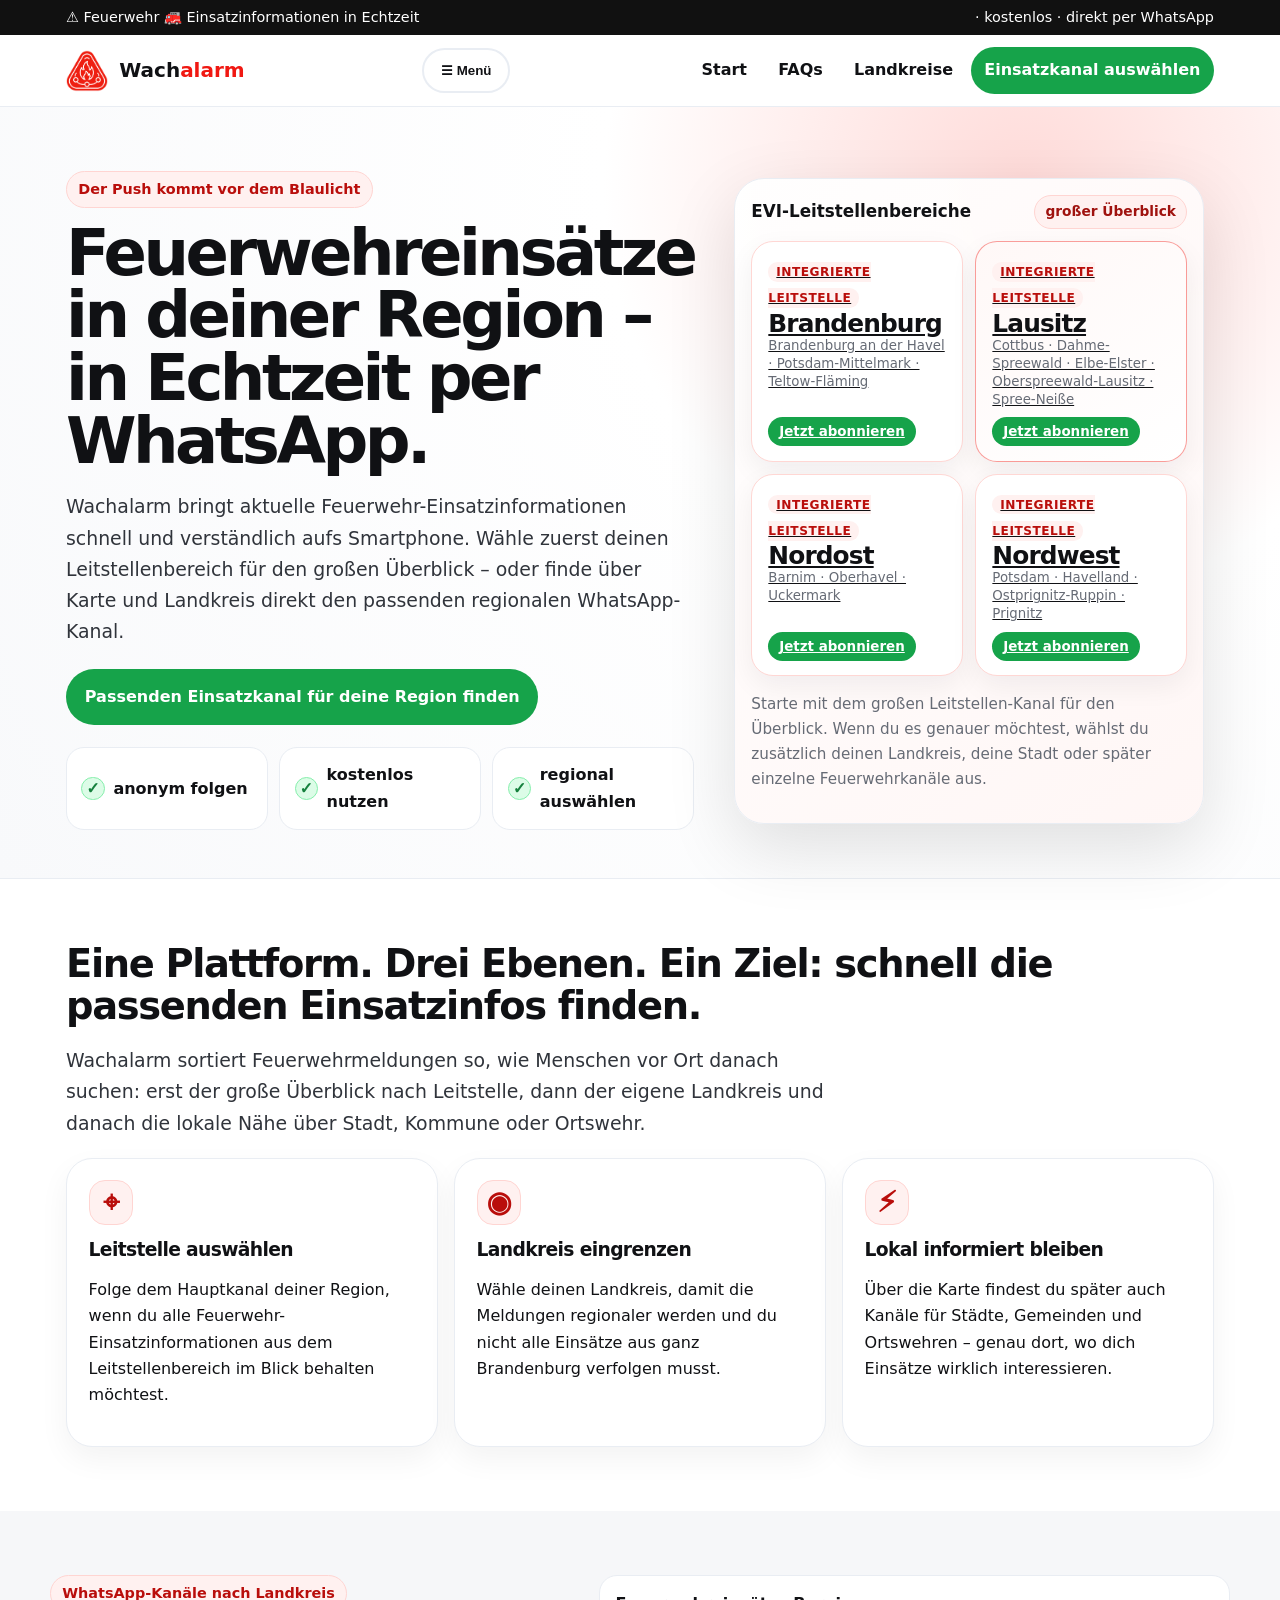
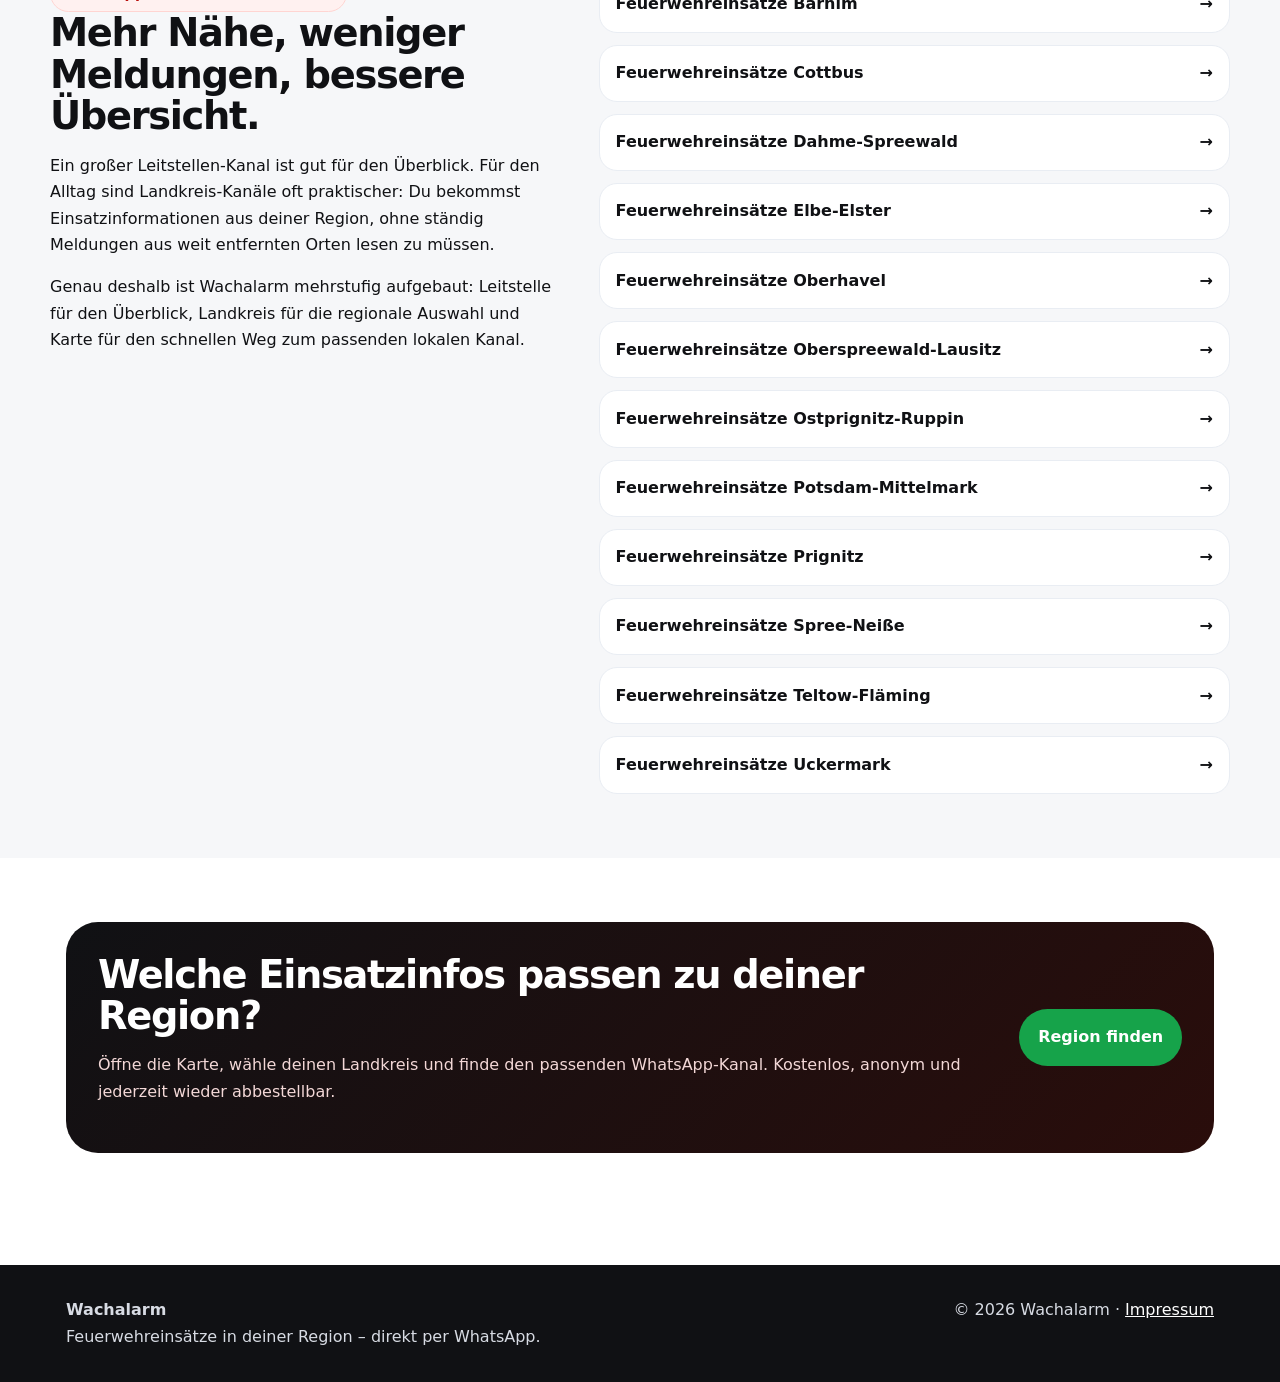
==== index.html @ 96fcd3d7 "Update index.html" ====
<!DOCTYPE html>
<html lang="de">
<head>
  <meta charset="UTF-8">
  <meta name="viewport" content="width=device-width, initial-scale=1.0">
  <title>Wachalarm Brandenburg – Feuerwehreinsätze aktuell per WhatsApp</title>
  <meta name="description" content="Wachalarm zeigt Feuerwehr-Einsatzinformationen aus Brandenburg. Region auswählen, WhatsApp-Kanal abonnieren und aktuelle Feuerwehreinsätze anonym erhalten.">
  <meta name="robots" content="index,follow">
  <link rel="canonical" href="https://wachalarm.de/">
  <meta property="og:title" content="Wachalarm Brandenburg – Feuerwehreinsätze aktuell per WhatsApp">
  <meta property="og:description" content="Regionale Feuerwehr-Einsatzinformationen direkt per WhatsApp: anonym, kostenlos und nach Landkreis filterbar.">
  <meta property="og:type" content="website">
  <meta property="og:url" content="https://wachalarm.de/">
  <meta property="og:image" content="https://wachalarm.de/images/waw.png">
  <meta name="twitter:card" content="summary_large_image">
  <link rel="icon" href="/images/waw.png">
  <link rel="stylesheet" href="/assets/css/style.css">
  <script defer src="/assets/js/includes.js"></script>
</head>
<body>
  <div id="menu-placeholder"></div>

  <main>
    <section class="hero">
      <div class="wrap">
        <div>
          <span class="eyebrow">Der Push kommt vor dem Blaulicht</span>
          <h1>Feuerwehreinsätze in deiner Region – in Echtzeit per WhatsApp.</h1>
          <p class="lead">
            Wachalarm bringt aktuelle Feuerwehr-Einsatzinformationen schnell und verständlich aufs Smartphone.
            Wähle zuerst deinen Leitstellenbereich für den großen Überblick – oder finde über Karte und Landkreis
            direkt den passenden regionalen WhatsApp-Kanal.
          </p>
          <div class="actions">
            <a class="btn primary" href="/karte.html">Passenden Einsatzkanal für deine Region finden</a>
          </div>
          <div class="trust">
            <div><span class="trust-icon">✓</span> anonym folgen</div>
            <div><span class="trust-icon">✓</span> kostenlos nutzen</div>
            <div><span class="trust-icon">✓</span> regional auswählen</div>
          </div>
        </div>

        <div class="map-card control-centers-card">
          <div class="map-head">
            <strong>EVI-Leitstellenbereiche</strong>
            <span class="pill">großer Überblick</span>
          </div>

          <div class="control-grid">
            <article class="control-tile">
              <a class="tile-main" href="/leitstellen/brandenburg-potsdam.html">
                <span class="control-label">Integrierte Leitstelle</span>
                <b>Brandenburg</b>
                <small>Brandenburg an der Havel · Potsdam-Mittelmark · Teltow-Fläming</small>
              </a>
              <div class="tile-actions">
                <a class="tile-cta" href="https://whatsapp.com/channel/0029VbCzebT3GJOot5t3Bb0I" target="_blank" rel="noopener">Jetzt abonnieren</a>
              </div>
            </article>

            <article class="control-tile featured">
              <a class="tile-main" href="/leitstellen/lausitz.html">
                <span class="control-label">Integrierte Leitstelle</span>
                <b>Lausitz</b>
                <small>Cottbus · Dahme-Spreewald · Elbe-Elster · Oberspreewald-Lausitz · Spree-Neiße</small>
              </a>
              <div class="tile-actions">
                <a class="tile-cta" href="https://whatsapp.com/channel/0029Vabqtxa1noz5MgOe7L0D" target="_blank" rel="noopener">Jetzt abonnieren</a>
              </div>
            </article>

            <article class="control-tile">
              <a class="tile-main" href="/leitstellen/nordost.html">
                <span class="control-label">Integrierte Leitstelle</span>
                <b>Nordost</b>
                <small>Barnim · Oberhavel · Uckermark</small>
              </a>
              <div class="tile-actions">
                <a class="tile-cta" href="https://whatsapp.com/channel/0029VbCzebT3GJOot5t3Bb0I" target="_blank" rel="noopener">Jetzt abonnieren</a>
              </div>
            </article>

            <article class="control-tile">
              <a class="tile-main" href="/leitstellen/nordwest.html">
                <span class="control-label">Integrierte Leitstelle</span>
                <b>Nordwest</b>
                <small>Potsdam · Havelland · Ostprignitz-Ruppin · Prignitz</small>
              </a>
              <div class="tile-actions">
                <a class="tile-cta" href="https://whatsapp.com/channel/0029VbCyfZN35fLvfxdCKJ3G" target="_blank" rel="noopener">Jetzt abonnieren</a>
              </div>
            </article>
          </div>

          <p class="small">
            Starte mit dem großen Leitstellen-Kanal für den Überblick. Wenn du es genauer möchtest,
            wählst du zusätzlich deinen Landkreis, deine Stadt oder später einzelne Feuerwehrkanäle aus.
          </p>
        </div>
      </div>
    </section>

    <section class="section">
      <h2>Eine Plattform. Drei Ebenen. Ein Ziel: schnell die passenden Einsatzinfos finden.</h2>
      <p class="lead">
        Wachalarm sortiert Feuerwehrmeldungen so, wie Menschen vor Ort danach suchen:
        erst der große Überblick nach Leitstelle, dann der eigene Landkreis und danach die lokale Nähe
        über Stadt, Kommune oder Ortswehr.
      </p>

      <div class="cards">
        <div class="card">
          <div class="icon">⌖</div>
          <h3>Leitstelle auswählen</h3>
          <p>Folge dem Hauptkanal deiner Region, wenn du alle Feuerwehr-Einsatzinformationen aus dem Leitstellenbereich im Blick behalten möchtest.</p>
        </div>
        <div class="card">
          <div class="icon">◉</div>
          <h3>Landkreis eingrenzen</h3>
          <p>Wähle deinen Landkreis, damit die Meldungen regionaler werden und du nicht alle Einsätze aus ganz Brandenburg verfolgen musst.</p>
        </div>
        <div class="card">
          <div class="icon">⚡</div>
          <h3>Lokal informiert bleiben</h3>
          <p>Über die Karte findest du später auch Kanäle für Städte, Gemeinden und Ortswehren – genau dort, wo dich Einsätze wirklich interessieren.</p>
        </div>
      </div>
    </section>

    <section class="section alt">
      <div class="inner split">
        <div>
          <span class="eyebrow">WhatsApp-Kanäle nach Landkreis</span>
          <h2>Mehr Nähe, weniger Meldungen, bessere Übersicht.</h2>
          <p>
            Ein großer Leitstellen-Kanal ist gut für den Überblick. Für den Alltag sind Landkreis-Kanäle oft praktischer:
            Du bekommst Einsatzinformationen aus deiner Region, ohne ständig Meldungen aus weit entfernten Orten lesen zu müssen.
          </p>
          <p>
            Genau deshalb ist Wachalarm mehrstufig aufgebaut: Leitstelle für den Überblick, Landkreis für die regionale Auswahl
            und Karte für den schnellen Weg zum passenden lokalen Kanal.
          </p>
        </div>

        <div class="list">
          <a href="/landkreise/barnim.html"><span>Feuerwehreinsätze Barnim</span><span>→</span></a>
          <a href="/landkreise/cottbus.html"><span>Feuerwehreinsätze Cottbus</span><span>→</span></a>
          <a href="/landkreise/dahme-spreewald.html"><span>Feuerwehreinsätze Dahme-Spreewald</span><span>→</span></a>
          <a href="/landkreise/elbe-elster.html"><span>Feuerwehreinsätze Elbe-Elster</span><span>→</span></a>
          <a href="/landkreise/oberhavel.html"><span>Feuerwehreinsätze Oberhavel</span><span>→</span></a>
          <a href="/landkreise/oberspreewald-lausitz.html"><span>Feuerwehreinsätze Oberspreewald-Lausitz</span><span>→</span></a>
          <a href="/landkreise/ostprignitz-ruppin.html"><span>Feuerwehreinsätze Ostprignitz-Ruppin</span><span>→</span></a>
          <a href="/landkreise/potsdam-mittelmark.html"><span>Feuerwehreinsätze Potsdam-Mittelmark</span><span>→</span></a>
          <a href="/landkreise/prignitz.html"><span>Feuerwehreinsätze Prignitz</span><span>→</span></a>
          <a href="/landkreise/spree-neisse.html"><span>Feuerwehreinsätze Spree-Neiße</span><span>→</span></a>
          <a href="/landkreise/teltow-flaeming.html"><span>Feuerwehreinsätze Teltow-Fläming</span><span>→</span></a>
          <a href="/landkreise/uckermark.html"><span>Feuerwehreinsätze Uckermark</span><span>→</span></a>
        </div>
      </div>
    </section>

    <section class="section">
      <div class="cta">
        <div>
          <h2>Welche Einsatzinfos passen zu deiner Region?</h2>
          <p>Öffne die Karte, wähle deinen Landkreis und finde den passenden WhatsApp-Kanal. Kostenlos, anonym und jederzeit wieder abbestellbar.</p>
        </div>
        <a class="btn primary" href="/karte.html">Region finden</a>
      </div>
    </section>
  </main>

  <div id="footer-placeholder"></div>
</body>
</html>
---- assets/css/style.css ----
:root {
  --red: #f01812;
  --red-dark: #b90e0b;
  --dark: #101114;
  --muted: #666b75;
  --line: #e9edf3;
  --soft: #f6f7f9;
  --card: #ffffff;
  --whatsapp: #16a34a;
  --blue: #1d70b8;
  --orange: #f2994a;
  --max: 1180px;
  --map-max: 1560px;
}

* { box-sizing: border-box; }

html { scroll-behavior: smooth; }

body {
  margin: 0;
  font-family: Inter, system-ui, -apple-system, BlinkMacSystemFont, "Segoe UI", Roboto, Arial, sans-serif;
  background: #ffffff;
  color: var(--dark);
  line-height: 1.65;
}

a { color: inherit; }
img { max-width: 100%; }

.topbar {
  background: #111111;
  color: #ffffff;
  font-size: 0.9rem;
}

.topbar .wrap,
.nav,
.hero .wrap,
.section,
.page-hero,
.footer .wrap {
  max-width: var(--max);
  margin: 0 auto;
}

.topbar .wrap {
  padding: 0.35rem 1rem;
  display: flex;
  justify-content: space-between;
  gap: 1rem;
}

.header {
  position: sticky;
  top: 0;
  z-index: 500;
  background: rgba(255, 255, 255, 0.96);
  border-bottom: 1px solid var(--line);
  backdrop-filter: blur(16px);
}

.nav {
  padding: 0.75rem 1rem;
  display: flex;
  align-items: center;
  justify-content: space-between;
  gap: 1rem;
}

.brand {
  display: flex;
  align-items: center;
  gap: 0.7rem;
  text-decoration: none;
  font-size: 1.25rem;
  font-weight: 900;
}

.brand img {
  width: 42px;
  height: 42px;
  object-fit: contain;
}

.brand span b { color: var(--red); }

.menu {
  display: flex;
  align-items: center;
  gap: 0.25rem;
}

.menu a,
.dropbtn {
  padding: 0.65rem 0.85rem;
  border: 0;
  border-radius: 999px;
  background: transparent;
  color: var(--dark);
  cursor: pointer;
  font: inherit;
  font-weight: 750;
  text-decoration: none;
}

.menu a:hover,
.drop:hover .dropbtn {
  background: #fff1f0;
  color: var(--red);
}

.drop { position: relative; }

.drop-content {
  display: none;
  position: absolute;
  right: 0;
  top: 100%;
  min-width: 270px;
  padding: 0.5rem;
  background: #ffffff;
  border: 1px solid var(--line);
  border-radius: 18px;
  box-shadow: 0 18px 40px rgba(0, 0, 0, 0.12);
}

.drop:hover .drop-content {
  display: grid;
  grid-template-columns: 1fr;
}

.drop-content a {
  border-radius: 12px;
  padding: 0.55rem 0.75rem;
}

.mobile-toggle { display: none; }

.hero {
  background: radial-gradient(circle at 80% 10%, #ffdbd9 0, #ffffff 34%, #f8f9fb 100%);
  border-bottom: 1px solid var(--line);
}

.hero .wrap {
  padding: 4rem 1rem 3rem;
  display: grid;
  grid-template-columns: 1.02fr 0.98fr;
  gap: 2.5rem;
  align-items: center;
}

.eyebrow {
  display: inline-flex;
  align-items: center;
  gap: 0.45rem;
  padding: 0.35rem 0.7rem;
  background: #fff1f0;
  border: 1px solid #ffd5d2;
  border-radius: 999px;
  color: var(--red-dark);
  font-size: 0.9rem;
  font-weight: 850;
}

h1,
h2,
h3 { letter-spacing: -0.035em; }

h1 {
  margin: 0.85rem 0 1rem;
  font-size: clamp(2.15rem, 5vw, 4.8rem);
  line-height: 0.98;
  letter-spacing: -0.055em;
}

h2 {
  margin: 0 0 0.75rem;
  font-size: clamp(1.7rem, 3vw, 2.55rem);
  line-height: 1.08;
}

h3 {
  margin: 0 0 0.4rem;
  line-height: 1.15;
}

.lead {
  max-width: 760px;
  color: #30343b;
  font-size: 1.18rem;
}

.actions,
.pillrow {
  display: flex;
  flex-wrap: wrap;
  gap: 0.75rem;
}

.actions { margin: 1.35rem 0; }

.btn {
  display: inline-flex;
  align-items: center;
  justify-content: center;
  gap: 0.5rem;
  padding: 0.82rem 1.05rem;
  border: 2px solid transparent;
  border-radius: 999px;
  font-weight: 900;
  text-decoration: none;
}

.btn.primary {
  background: var(--whatsapp);
  color: #ffffff;
}

.btn.secondary {
  background: #ffffff;
  border-color: var(--line);
  color: var(--dark);
}

.btn.red {
  background: var(--red);
  color: #ffffff;
}

.trust {
  display: grid;
  grid-template-columns: repeat(3, 1fr);
  gap: 0.7rem;
  margin-top: 1.3rem;
}

.trust div {
  padding: 0.9rem;
  background: #ffffff;
  border: 1px solid var(--line);
  border-radius: 18px;
  font-weight: 750;
}

.map-card {
  padding: 1rem;
  background: #ffffff;
  border: 1px solid var(--line);
  border-radius: 30px;
  box-shadow: 0 24px 70px rgba(0, 0, 0, 0.12);
}

.map-head {
  display: flex;
  align-items: center;
  justify-content: space-between;
  gap: 0.8rem;
  margin-bottom: 0.75rem;
}

.map-head strong { font-size: 1.05rem; }

.map-grid {
  display: grid;
  grid-template-columns: repeat(3, 1fr);
  gap: 0.55rem;
}

.county-tile {
  min-height: 84px;
  padding: 0.75rem;
  display: flex;
  flex-direction: column;
  justify-content: space-between;
  background: linear-gradient(135deg, #ffffff, #fff4f3);
  border: 1px solid #ffd2cf;
  border-radius: 18px;
  text-decoration: none;
  transition: transform 0.18s ease, box-shadow 0.18s ease, border-color 0.18s ease;
}

.county-tile:hover {
  transform: translateY(-3px);
  border-color: var(--red);
  box-shadow: 0 12px 26px rgba(240, 24, 18, 0.18);
}

.county-tile b { font-size: 1.02rem; }
.county-tile span { color: var(--muted); font-size: 0.85rem; }

.section {
  padding: 4rem 1rem;
}

.section.alt {
  max-width: none;
  background: var(--soft);
}

.section.alt > .inner {
  max-width: var(--max);
  margin: 0 auto;
}

.cards {
  display: grid;
  grid-template-columns: repeat(3, 1fr);
  gap: 1rem;
}

.card {
  padding: 1.35rem;
  background: #ffffff;
  border: 1px solid var(--line);
  border-radius: 26px;
  box-shadow: 0 12px 30px rgba(0, 0, 0, 0.05);
}

.card .icon { font-size: 1.8rem; }

.split {
  display: grid;
  grid-template-columns: 0.9fr 1.1fr;
  gap: 2rem;
  align-items: start;
}

.list {
  display: grid;
  gap: 0.75rem;
}

.list a {
  display: flex;
  justify-content: space-between;
  gap: 1rem;
  padding: 0.9rem 1rem;
  background: #ffffff;
  border: 1px solid var(--line);
  border-radius: 18px;
  font-weight: 800;
  text-decoration: none;
}

.list a:hover {
  border-color: var(--red);
  color: var(--red);
}

.cta {
  display: grid;
  grid-template-columns: 1fr auto;
  gap: 1rem;
  align-items: center;
  padding: 2rem;
  background: linear-gradient(135deg, var(--dark), #2a0d0b);
  border-radius: 32px;
  color: #ffffff;
}

.cta p { color: #f3d8d7; }

.page-hero {
  padding: 3rem 1rem 2rem;
}

.content {
  max-width: 900px;
  margin: auto;
  padding: 0 1rem 4rem;
}

.content .box,
.faq details {
  background: #ffffff;
  border: 1px solid var(--line);
  border-radius: 24px;
}

.content .box {
  padding: 1.3rem;
  margin: 1rem 0;
}

.faq details {
  padding: 1rem;
  margin: 0.75rem 0;
}

.faq summary {
  cursor: pointer;
  font-weight: 900;
}

.breadcrumbs,
.small {
  color: var(--muted);
  font-size: 0.95rem;
}

.breadcrumbs { margin-bottom: 1rem; }

.pill {
  padding: 0.3rem 0.65rem;
  background: #fff1f0;
  border: 1px solid #ffd5d2;
  border-radius: 999px;
  color: #9f120e;
  font-size: 0.86rem;
  font-weight: 800;
}

.footer {
  margin-top: 3rem;
  background: #101114;
  color: #d7dbe3;
}

.footer .wrap {
  padding: 2rem 1rem;
  display: flex;
  justify-content: space-between;
  gap: 1rem;
  flex-wrap: wrap;
}

.footer a { color: #ffffff; }

/* Karten-Seite */
.map-page {
  background: radial-gradient(circle at 80% 3%, #ffdbd9 0, #ffffff 30%, #f8f9fb 100%);
}

.map-shell {
  max-width: var(--map-max);
  margin: 0 auto;
  padding: 0 1rem 4rem;
}

.finder-layout {
  display: grid;
  grid-template-columns: 390px 1fr;
  gap: 1.2rem;
  align-items: stretch;
}

.finder-panel,
.map-box {
  background: #ffffff;
  border: 1px solid var(--line);
  border-radius: 28px;
  box-shadow: 0 24px 70px rgba(0, 0, 0, 0.10);
}

.finder-panel {
  padding: 1rem;
  overflow: hidden;
}

.map-box {
  padding: 0.8rem;
}

.mode-badge,
.tagline,
.wait-button,
.wa-button {
  display: inline-flex;
  align-items: center;
  border-radius: 999px;
  font-weight: 800;
}

.mode-badge {
  padding: 0.4rem 0.7rem;
  margin-bottom: 0.75rem;
  background: #fff1f0;
  border: 1px solid #ffd5d2;
  color: var(--red-dark);
  font-size: 0.86rem;
}

.mode-badge.detail {
  background: var(--red);
  border-color: var(--red);
  color: #ffffff;
}

.back-btn {
  display: none;
  width: 100%;
  margin-bottom: 0.8rem;
  padding: 0.72rem 0.9rem;
  border: 0;
  border-radius: 999px;
  background: var(--red);
  color: #ffffff;
  cursor: pointer;
  font-weight: 900;
}

.back-btn.visible { display: block; }

.search-box {
  width: 100%;
  margin-bottom: 0.8rem;
  padding: 0.78rem 0.9rem;
  border: 1px solid var(--line);
  border-radius: 14px;
  font: inherit;
}

.filter-buttons {
  display: flex;
  flex-wrap: wrap;
  gap: 0.45rem;
  margin-bottom: 0.8rem;
}

.filter-buttons button {
  padding: 0.55rem 0.75rem;
  border: 0;
  border-radius: 999px;
  background: #f1f2f4;
  color: #222222;
  cursor: pointer;
  font-weight: 800;
}

.filter-buttons button.active {
  background: var(--red);
  color: #ffffff;
}

.type-filters { display: none; }
.type-filters.visible { display: flex; }

.channel-list {
  display: grid;
  gap: 0.65rem;
  max-height: 610px;
  padding-right: 0.2rem;
  overflow: auto;
}

.channel-card {
  padding: 0.85rem;
  background: #fafafa;
  border: 1px solid #eeeeee;
  border-radius: 16px;
  cursor: pointer;
  transition: transform 0.15s ease, box-shadow 0.15s ease;
}

.channel-card:hover {
  transform: translateY(-1px);
  box-shadow: 0 4px 14px rgba(0, 0, 0, 0.10);
}

.channel-card.region,
.channel-card.main { border-left: 6px solid var(--red); }
.channel-card.kommune { border-left: 6px solid var(--orange); }
.channel-card.ortswehr-evi { border-left: 6px solid var(--blue); }
.channel-card.planned,
.channel-card.ortswehr-ohne-evi { border-left: 6px solid #888888; opacity: 0.84; }

.channel-card strong {
  display: block;
  margin-bottom: 0.25rem;
  line-height: 1.25;
}

.channel-card small {
  display: block;
  margin-bottom: 0.5rem;
  color: #666666;
  line-height: 1.35;
}

.tagline {
  margin-right: 0.25rem;
  margin-bottom: 0.45rem;
  padding: 0.25rem 0.5rem;
  background: #eeeeee;
  color: #333333;
  font-size: 0.78rem;
}

.wa-button,
.wait-button {
  padding: 0.52rem 0.78rem;
  color: #ffffff !important;
  font-size: 0.92rem;
  text-decoration: none;
}

.wa-button { background: #25d366; }
.wait-button { background: #888888; }

#waMap {
  width: 100%;
  height: 78vh;
  min-height: 640px;
  border-radius: 22px;
  overflow: hidden;
  background: #e9eef3;
}

.leaflet-overlay-pane svg path { mix-blend-mode: multiply; }
.leaflet-popup-content { min-width: 240px; }

.popup-title {
  margin-bottom: 0.25rem;
  font-size: 1.05rem;
  font-weight: 900;
}

.popup-meta {
  margin-bottom: 0.55rem;
  line-height: 1.35;
}

.legend {
  margin-top: 0.8rem;
  color: #555555;
  font-size: 0.9rem;
  line-height: 1.55;
}

.legend-dot {
  display: inline-block;
  width: 13px;
  height: 13px;
  margin-right: 0.35rem;
  border-radius: 50%;
  vertical-align: -1px;
}

.dot-active { background: #2f80ed; }
.dot-planned { background: #999999; }
.dot-main { background: var(--red); }
.dot-kommune { background: var(--orange); }
.dot-ortswehr-evi { background: var(--blue); }
.dot-ortswehr-ohne-evi { background: #888888; }

.county-label {
  color: #111111;
  font-size: 14px;
  font-weight: 900;
  text-align: center;
  text-shadow: 0 1px 4px #ffffff, 0 -1px 4px #ffffff, 1px 0 4px #ffffff, -1px 0 4px #ffffff;
  pointer-events: none;
}

@media (min-width: 1400px) {
  .finder-layout { grid-template-columns: 430px 1fr; }
  #waMap { min-height: 760px; }
}

@media (max-width: 920px) {
  .hero .wrap,
  .split,
  .cta,
  .finder-layout {
    grid-template-columns: 1fr;
  }

  .cards,
  .trust { grid-template-columns: 1fr; }
  .map-grid { grid-template-columns: repeat(2, 1fr); }
  .finder-panel { order: 2; }
  .map-box { order: 1; }
  #waMap { height: 65vh; min-height: 430px; }
  .channel-list { max-height: none; }

  .mobile-toggle { display: block; }

  .menu {
    display: none;
    position: absolute;
    left: 1rem;
    right: 1rem;
    top: 70px;
    padding: 0.75rem;
    background: #ffffff;
    border: 1px solid var(--line);
    border-radius: 20px;
    box-shadow: 0 20px 40px rgba(0, 0, 0, 0.12);
  }

  .menu.open { display: grid; }
  .drop-content { position: static; display: none; border: 0; box-shadow: none; }
  .drop.open .drop-content { display: grid; }
  .topbar .wrap { display: block; }
  .nav { position: relative; }
}

@media (max-width: 520px) {
  h1 { font-size: 2.45rem; }
  .section { padding: 3rem 1rem; }
  .hero .wrap { padding-top: 2.4rem; }
  .map-grid { grid-template-columns: 1fr; }
  #waMap { height: 62vh; min-height: 390px; }
  .filter-buttons button { flex: 1 1 auto; }
}

/* Leitstellen-Kacheln auf der Startseite */
.control-centers-card {
  background:
    linear-gradient(145deg, rgba(255, 255, 255, 0.96), rgba(255, 246, 245, 0.96)),
    radial-gradient(circle at top right, rgba(240, 24, 18, 0.14), transparent 42%);
}

.control-grid {
  display: grid;
  grid-template-columns: repeat(2, 1fr);
  gap: 0.75rem;
}

.control-tile {
  min-height: 178px;
  padding: 1rem;
  display: flex;
  flex-direction: column;
  justify-content: space-between;
  gap: 0.6rem;
  background: #ffffff;
  border: 1px solid #ffd7d4;
  border-radius: 22px;
  color: var(--dark);
  text-decoration: none;
  box-shadow: 0 10px 28px rgba(21, 22, 26, 0.06);
  transition: transform 0.18s ease, box-shadow 0.18s ease, border-color 0.18s ease;
}

.control-tile:hover {
  transform: translateY(-3px);
  border-color: var(--red);
  box-shadow: 0 18px 36px rgba(240, 24, 18, 0.16);
}

.control-tile.featured {
  background: linear-gradient(145deg, #fff8f7, #ffffff);
  border-color: rgba(240, 24, 18, 0.42);
}

.control-label {
  width: fit-content;
  padding: 0.18rem 0.5rem;
  background: #fff1f0;
  border-radius: 999px;
  color: var(--red-dark);
  font-size: 0.76rem;
  font-weight: 900;
  text-transform: uppercase;
  letter-spacing: 0.04em;
}

.control-tile b {
  display: block;
  font-size: clamp(1.2rem, 2vw, 1.55rem);
  line-height: 1.05;
  letter-spacing: -0.035em;
}

.control-tile small {
  display: block;
  color: var(--muted);
  line-height: 1.35;
}

.tile-cta {
  width: fit-content;
  margin-top: 0.2rem;
  padding: 0.42rem 0.68rem;
  background: var(--whatsapp);
  border-radius: 999px;
  color: #ffffff;
  font-size: 0.84rem;
  font-weight: 900;
}

.trust div {
  display: flex;
  align-items: center;
  gap: 0.55rem;
}

.trust-icon {
  width: 1.45rem;
  height: 1.45rem;
  display: inline-flex;
  align-items: center;
  justify-content: center;
  flex: 0 0 auto;
  background: #dcfce7;
  border: 1px solid #86efac;
  border-radius: 999px;
  color: #15803d;
  font-weight: 1000;
}

.card .icon {
  width: 2.8rem;
  height: 2.8rem;
  margin-bottom: 0.9rem;
  display: inline-flex;
  align-items: center;
  justify-content: center;
  background: #fff1f0;
  border: 1px solid #ffd5d2;
  border-radius: 16px;
  color: var(--red-dark);
  font-weight: 1000;
}

@media (max-width: 760px) {
  .control-grid {
    grid-template-columns: 1fr;
  }

  .control-tile {
    min-height: auto;
  }
}
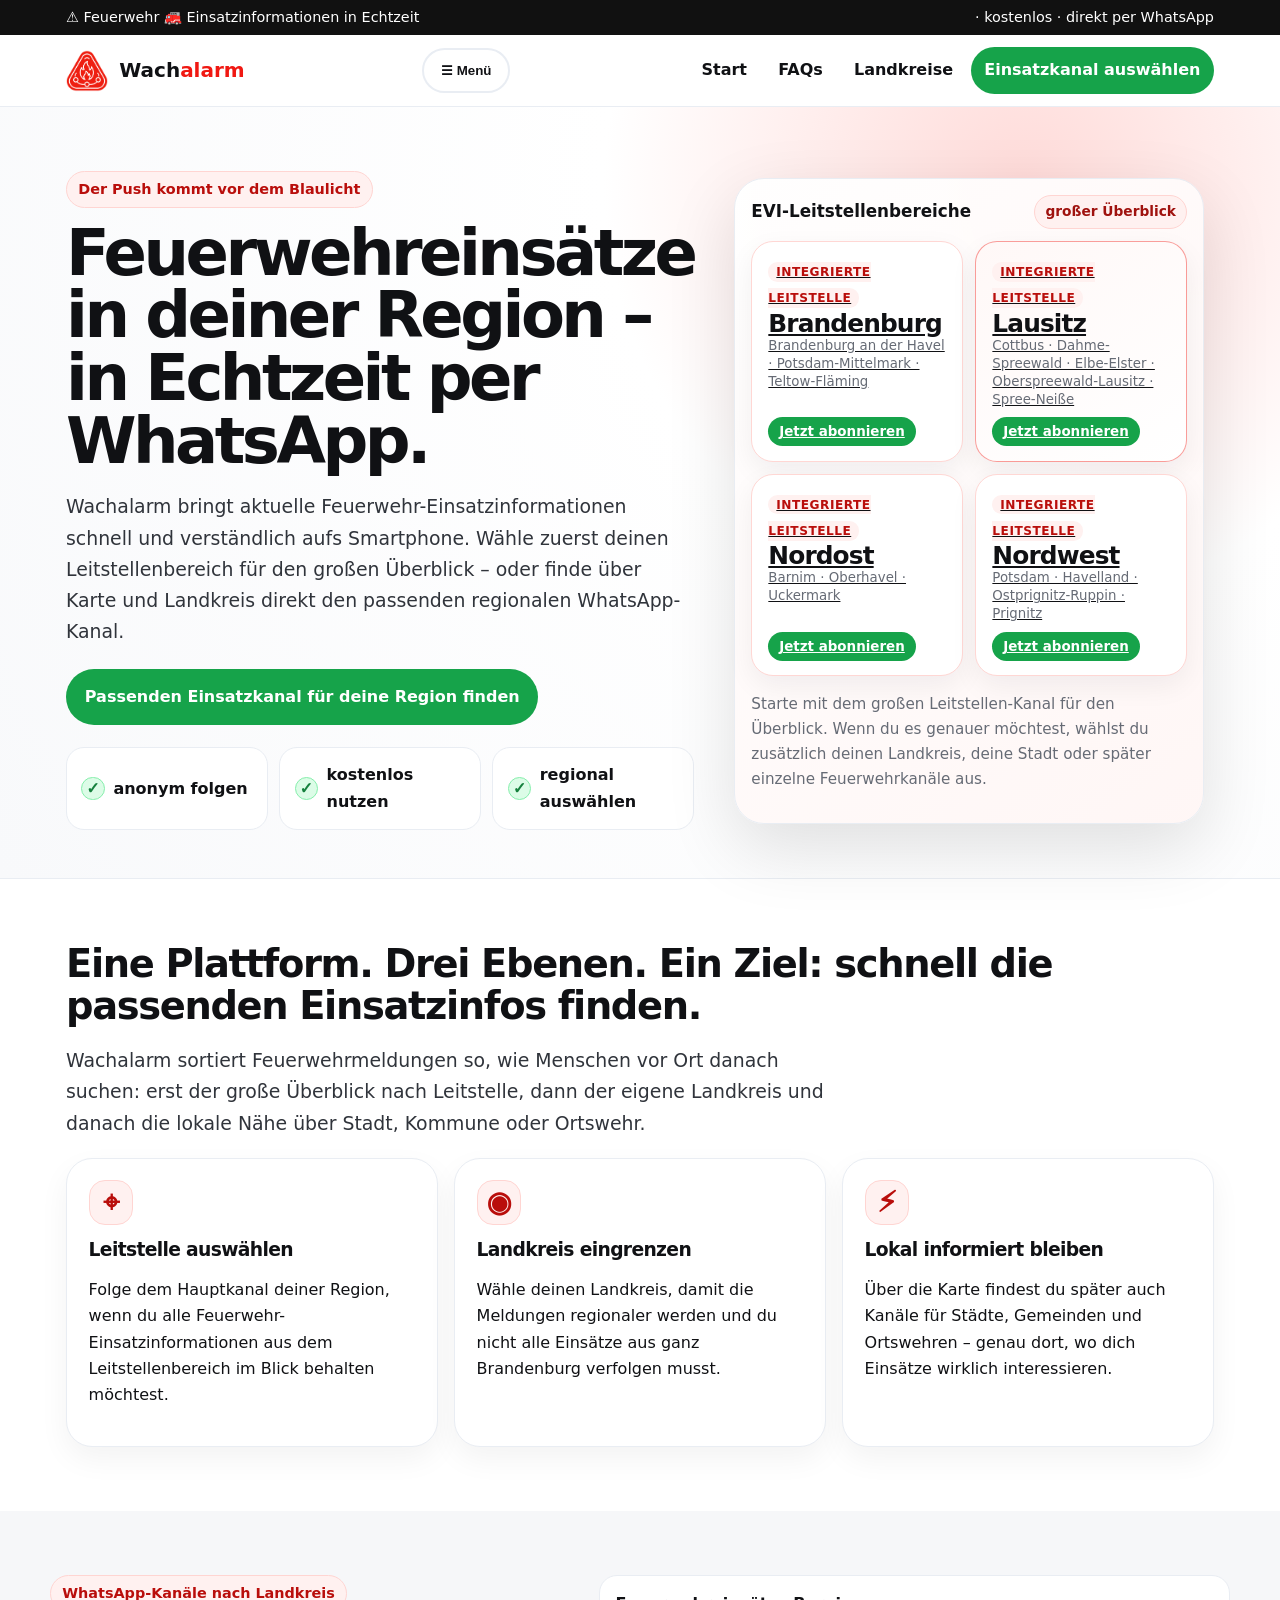
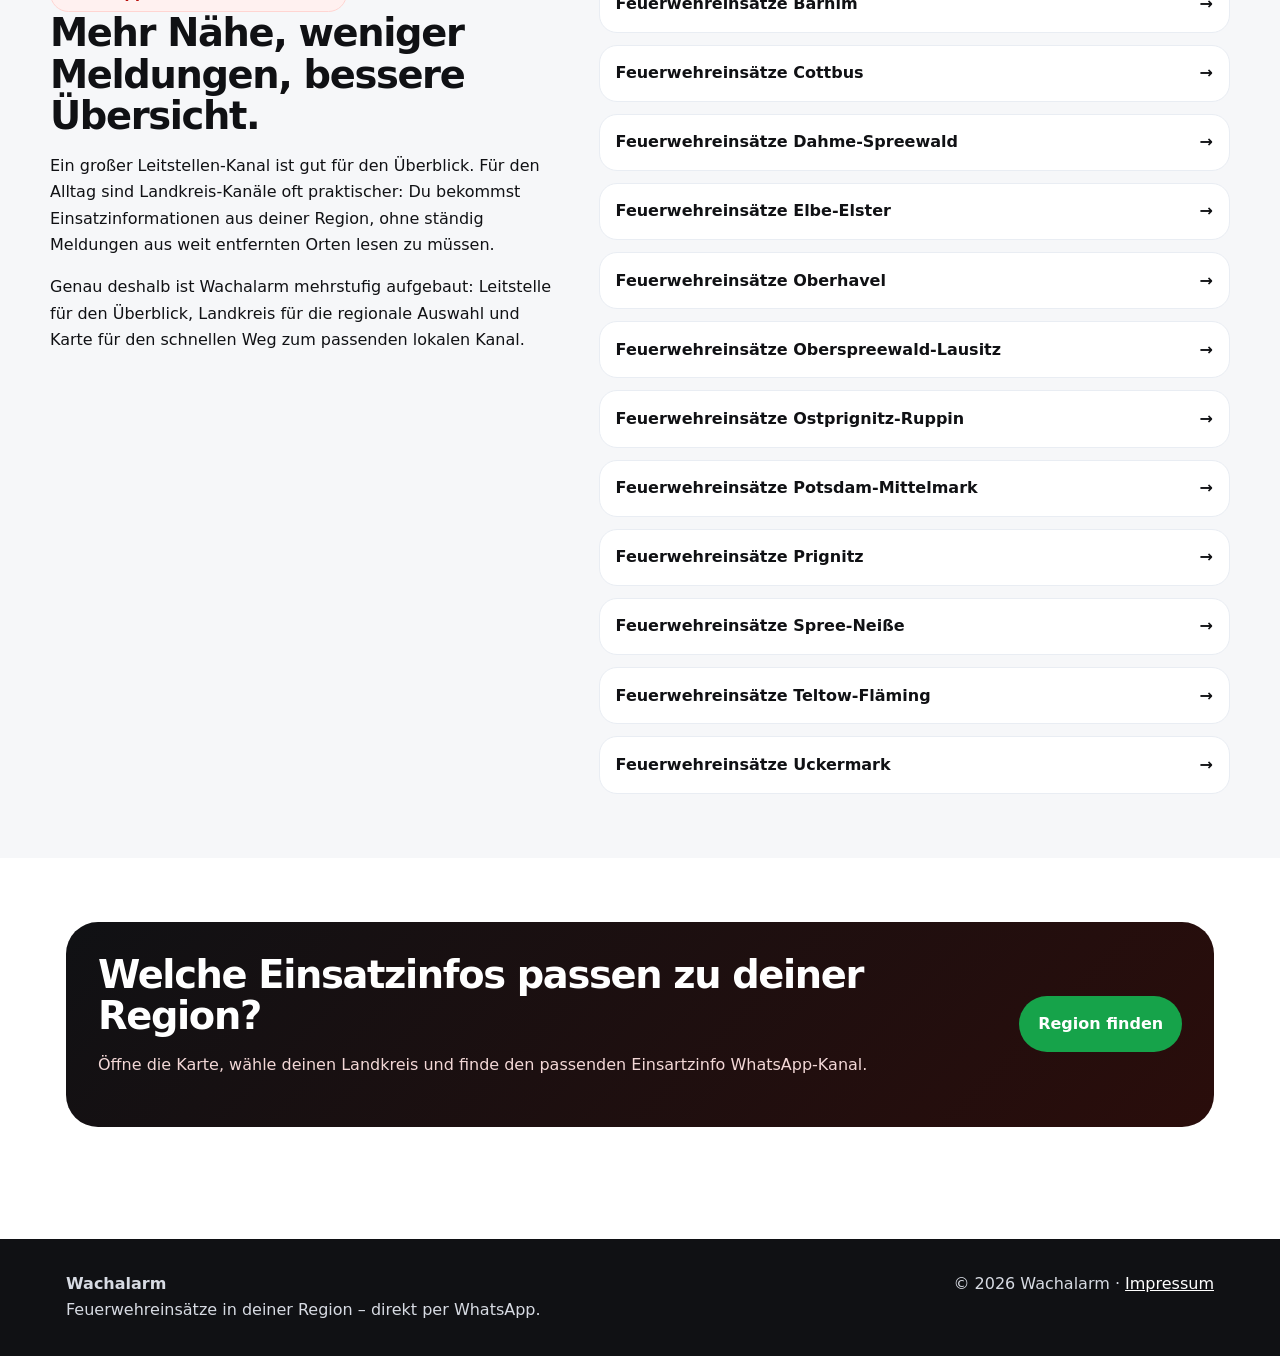
==== commit 40530396: "Update index.html" ====
--- a/index.html
+++ b/index.html
@@ -164,7 +164,7 @@
       <div class="cta">
         <div>
           <h2>Welche Einsatzinfos passen zu deiner Region?</h2>
-          <p>Öffne die Karte, wähle deinen Landkreis und finde den passenden WhatsApp-Kanal. Kostenlos, anonym und jederzeit wieder abbestellbar.</p>
+          <p>Öffne die Karte, wähle deinen Landkreis und finde den passenden Einsartzinfo WhatsApp-Kanal.</p>
         </div>
         <a class="btn primary" href="/karte.html">Region finden</a>
       </div>
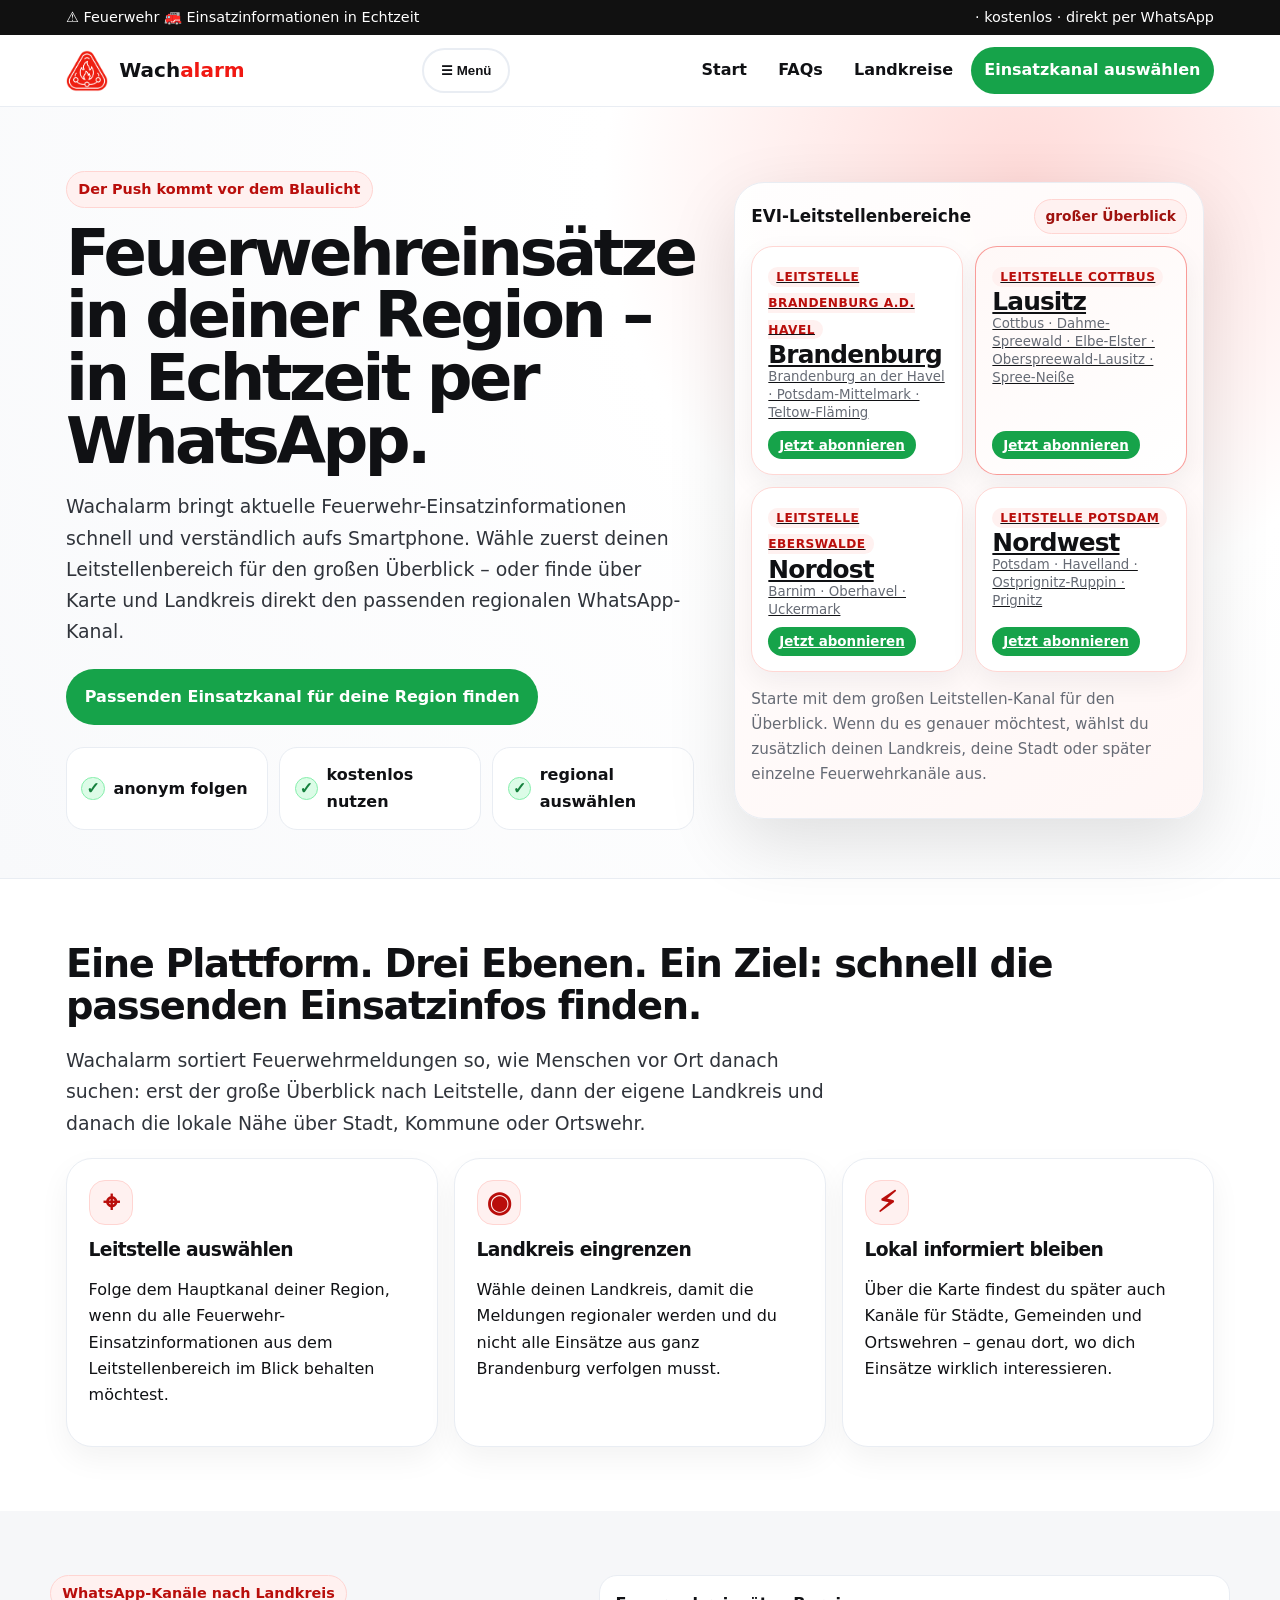
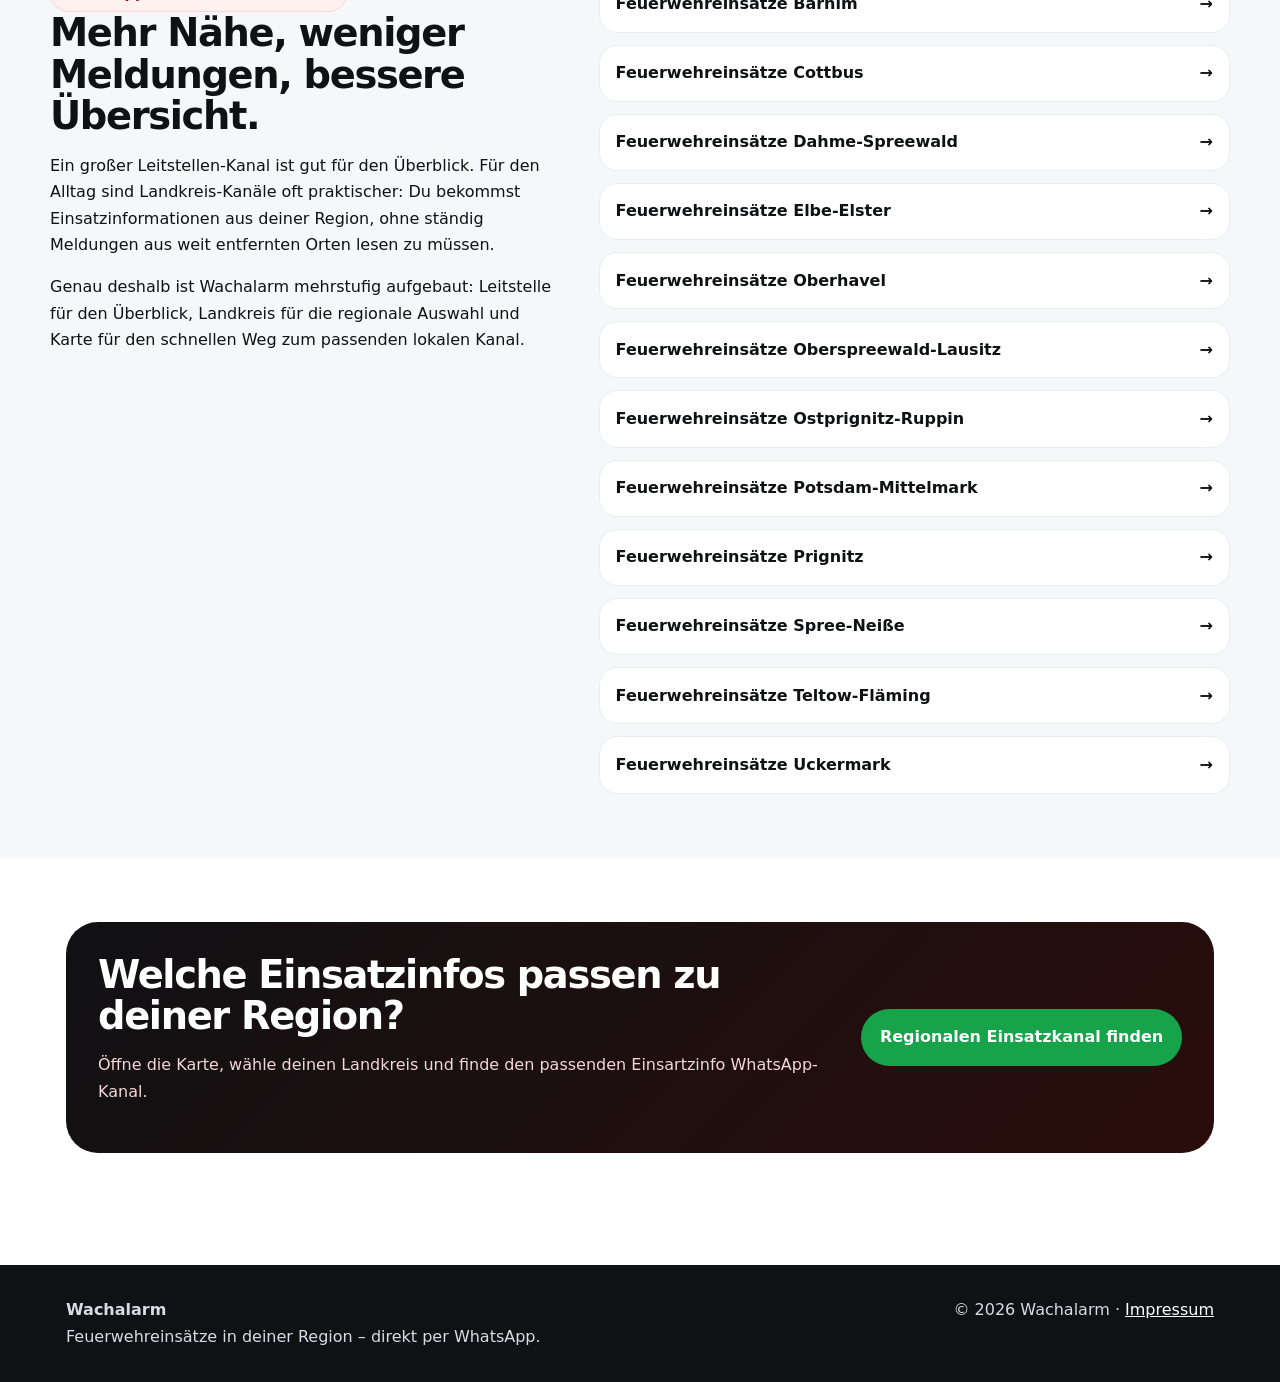
==== commit f4abe949: "Update index.html" ====
--- a/index.html
+++ b/index.html
@@ -50,7 +50,7 @@
           <div class="control-grid">
             <article class="control-tile">
               <a class="tile-main" href="/leitstellen/brandenburg-potsdam.html">
-                <span class="control-label">Integrierte Leitstelle</span>
+                <span class="control-label">Leitstelle Brandenburg a.d. Havel</span>
                 <b>Brandenburg</b>
                 <small>Brandenburg an der Havel · Potsdam-Mittelmark · Teltow-Fläming</small>
               </a>
@@ -61,7 +61,7 @@
 
             <article class="control-tile featured">
               <a class="tile-main" href="/leitstellen/lausitz.html">
-                <span class="control-label">Integrierte Leitstelle</span>
+                <span class="control-label">Leitstelle Cottbus</span>
                 <b>Lausitz</b>
                 <small>Cottbus · Dahme-Spreewald · Elbe-Elster · Oberspreewald-Lausitz · Spree-Neiße</small>
               </a>
@@ -72,7 +72,7 @@
 
             <article class="control-tile">
               <a class="tile-main" href="/leitstellen/nordost.html">
-                <span class="control-label">Integrierte Leitstelle</span>
+                <span class="control-label">Leitstelle Eberswalde</span>
                 <b>Nordost</b>
                 <small>Barnim · Oberhavel · Uckermark</small>
               </a>
@@ -83,7 +83,7 @@
 
             <article class="control-tile">
               <a class="tile-main" href="/leitstellen/nordwest.html">
-                <span class="control-label">Integrierte Leitstelle</span>
+                <span class="control-label">Leitstelle Potsdam</span>
                 <b>Nordwest</b>
                 <small>Potsdam · Havelland · Ostprignitz-Ruppin · Prignitz</small>
               </a>
@@ -166,7 +166,7 @@
           <h2>Welche Einsatzinfos passen zu deiner Region?</h2>
           <p>Öffne die Karte, wähle deinen Landkreis und finde den passenden Einsartzinfo WhatsApp-Kanal.</p>
         </div>
-        <a class="btn primary" href="/karte.html">Region finden</a>
+        <a class="btn primary" href="/karte.html">Regionalen Einsatzkanal finden</a>
       </div>
     </section>
   </main>
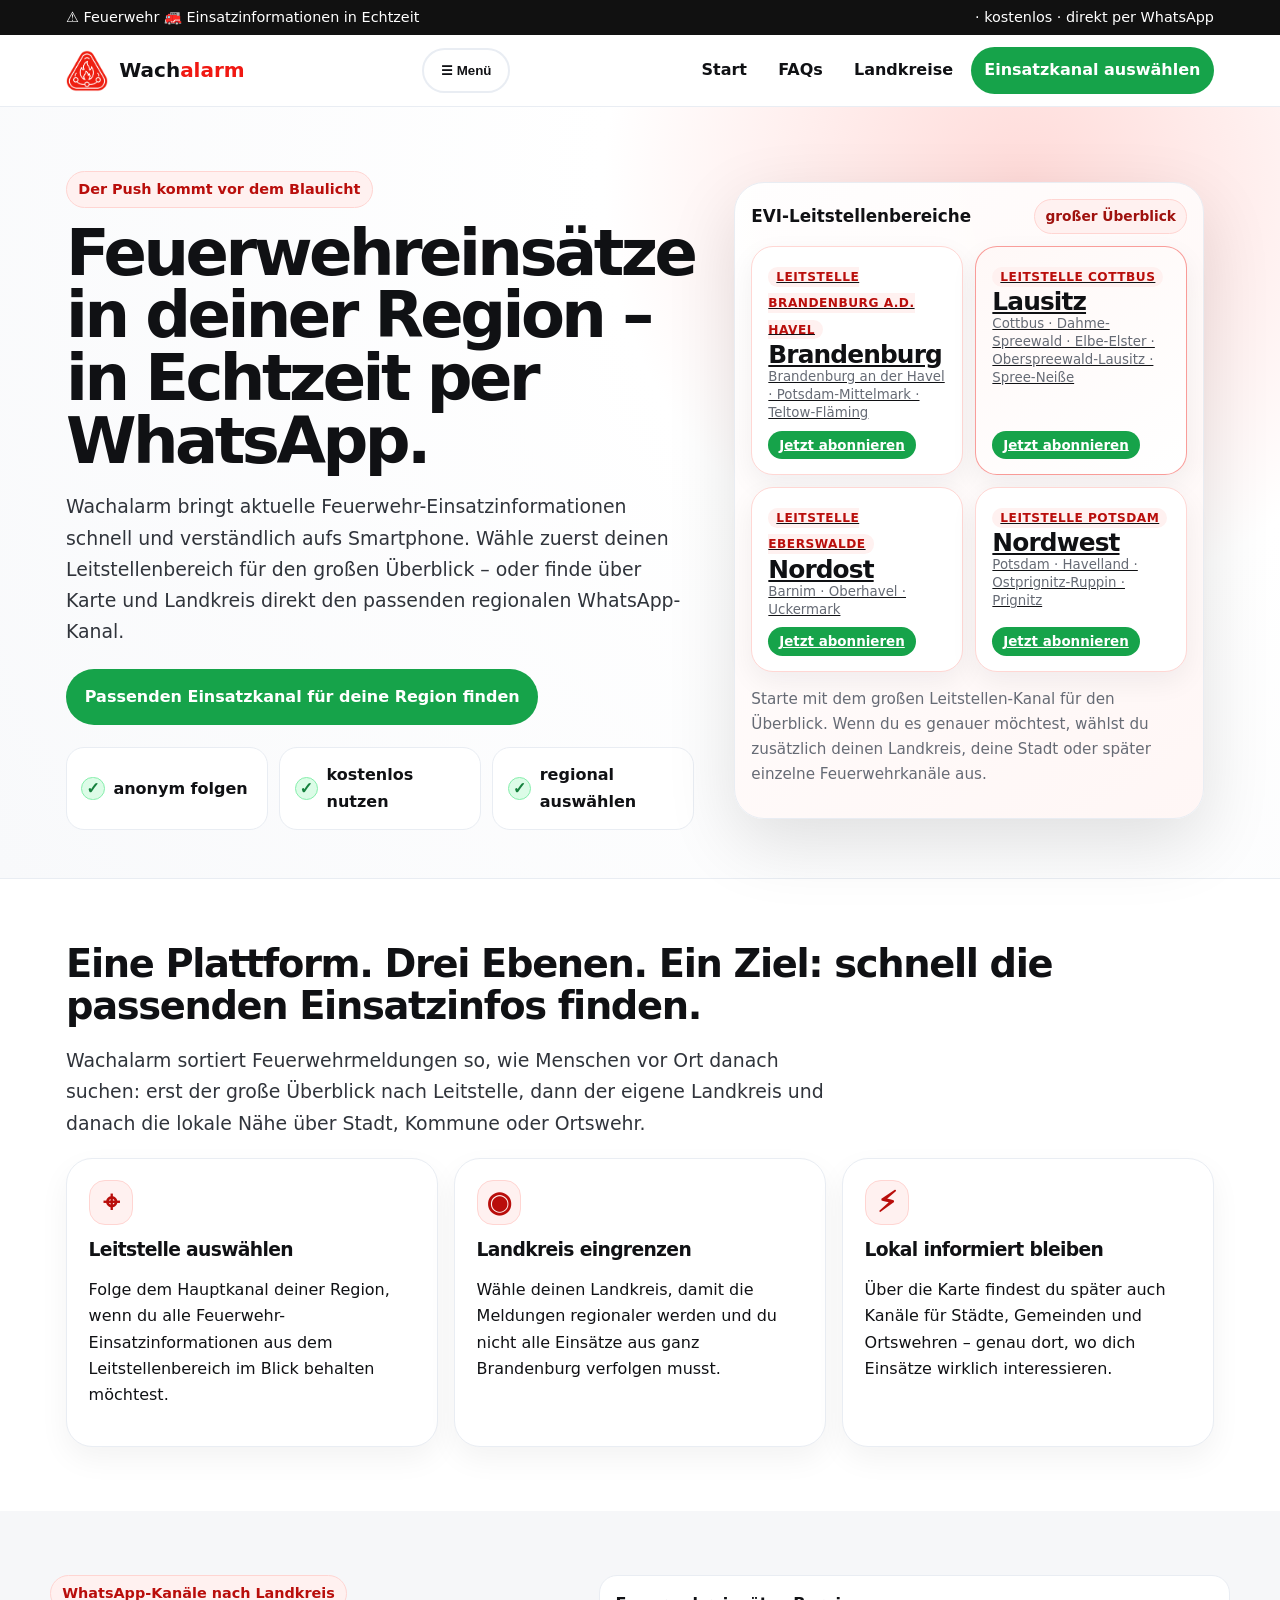
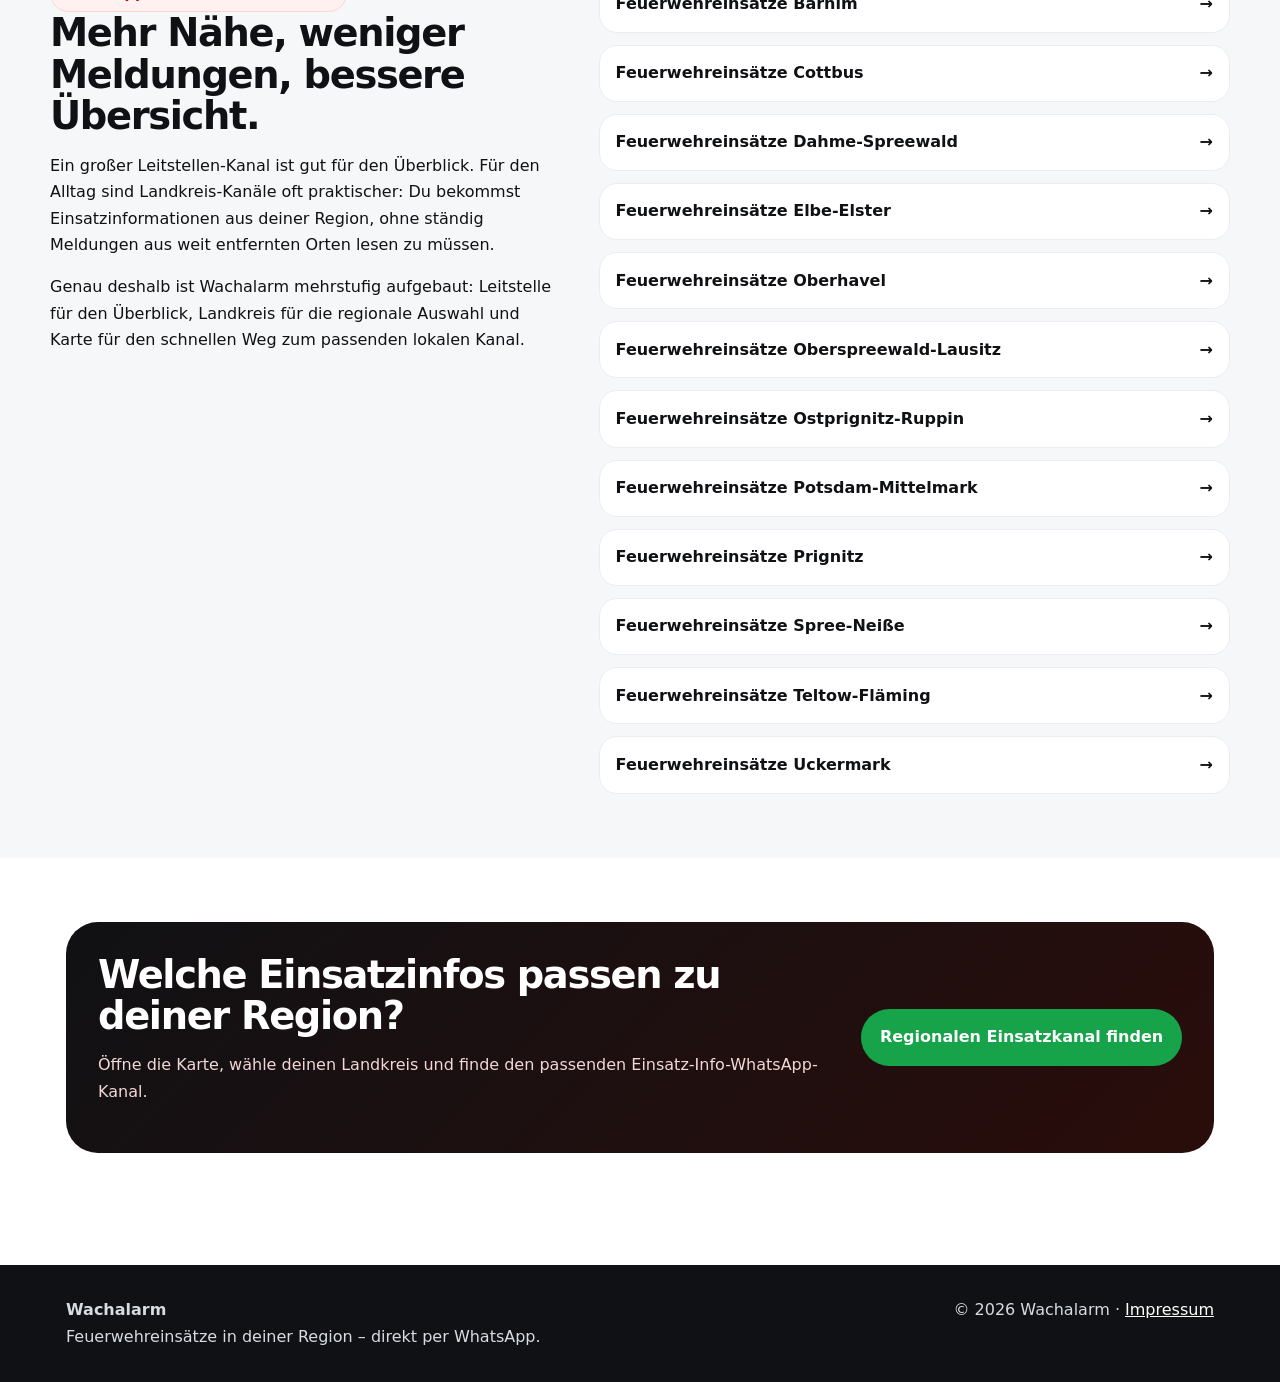
==== commit 6b83ce40: "Update index.html" ====
--- a/index.html
+++ b/index.html
@@ -164,7 +164,7 @@
       <div class="cta">
         <div>
           <h2>Welche Einsatzinfos passen zu deiner Region?</h2>
-          <p>Öffne die Karte, wähle deinen Landkreis und finde den passenden Einsartzinfo WhatsApp-Kanal.</p>
+          <p>Öffne die Karte, wähle deinen Landkreis und finde den passenden Einsatz-Info-WhatsApp-Kanal.</p>
         </div>
         <a class="btn primary" href="/karte.html">Regionalen Einsatzkanal finden</a>
       </div>
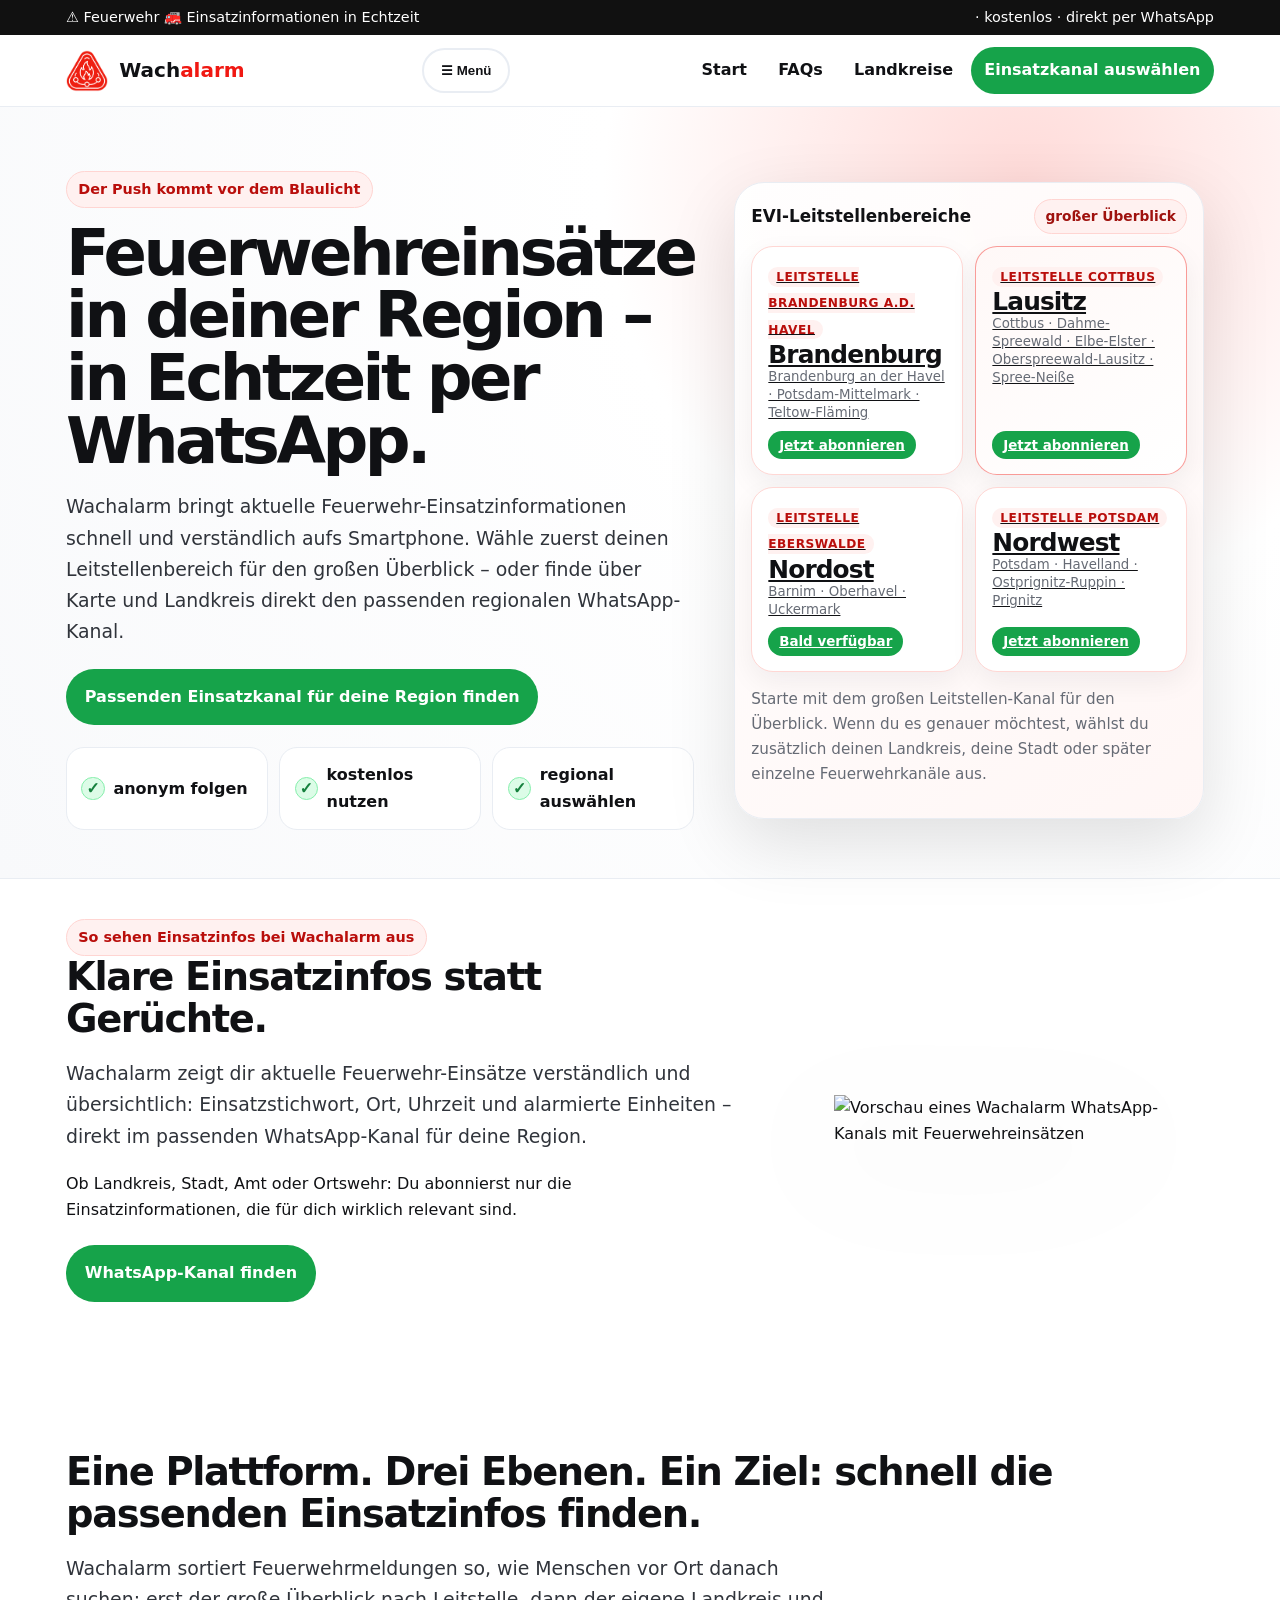
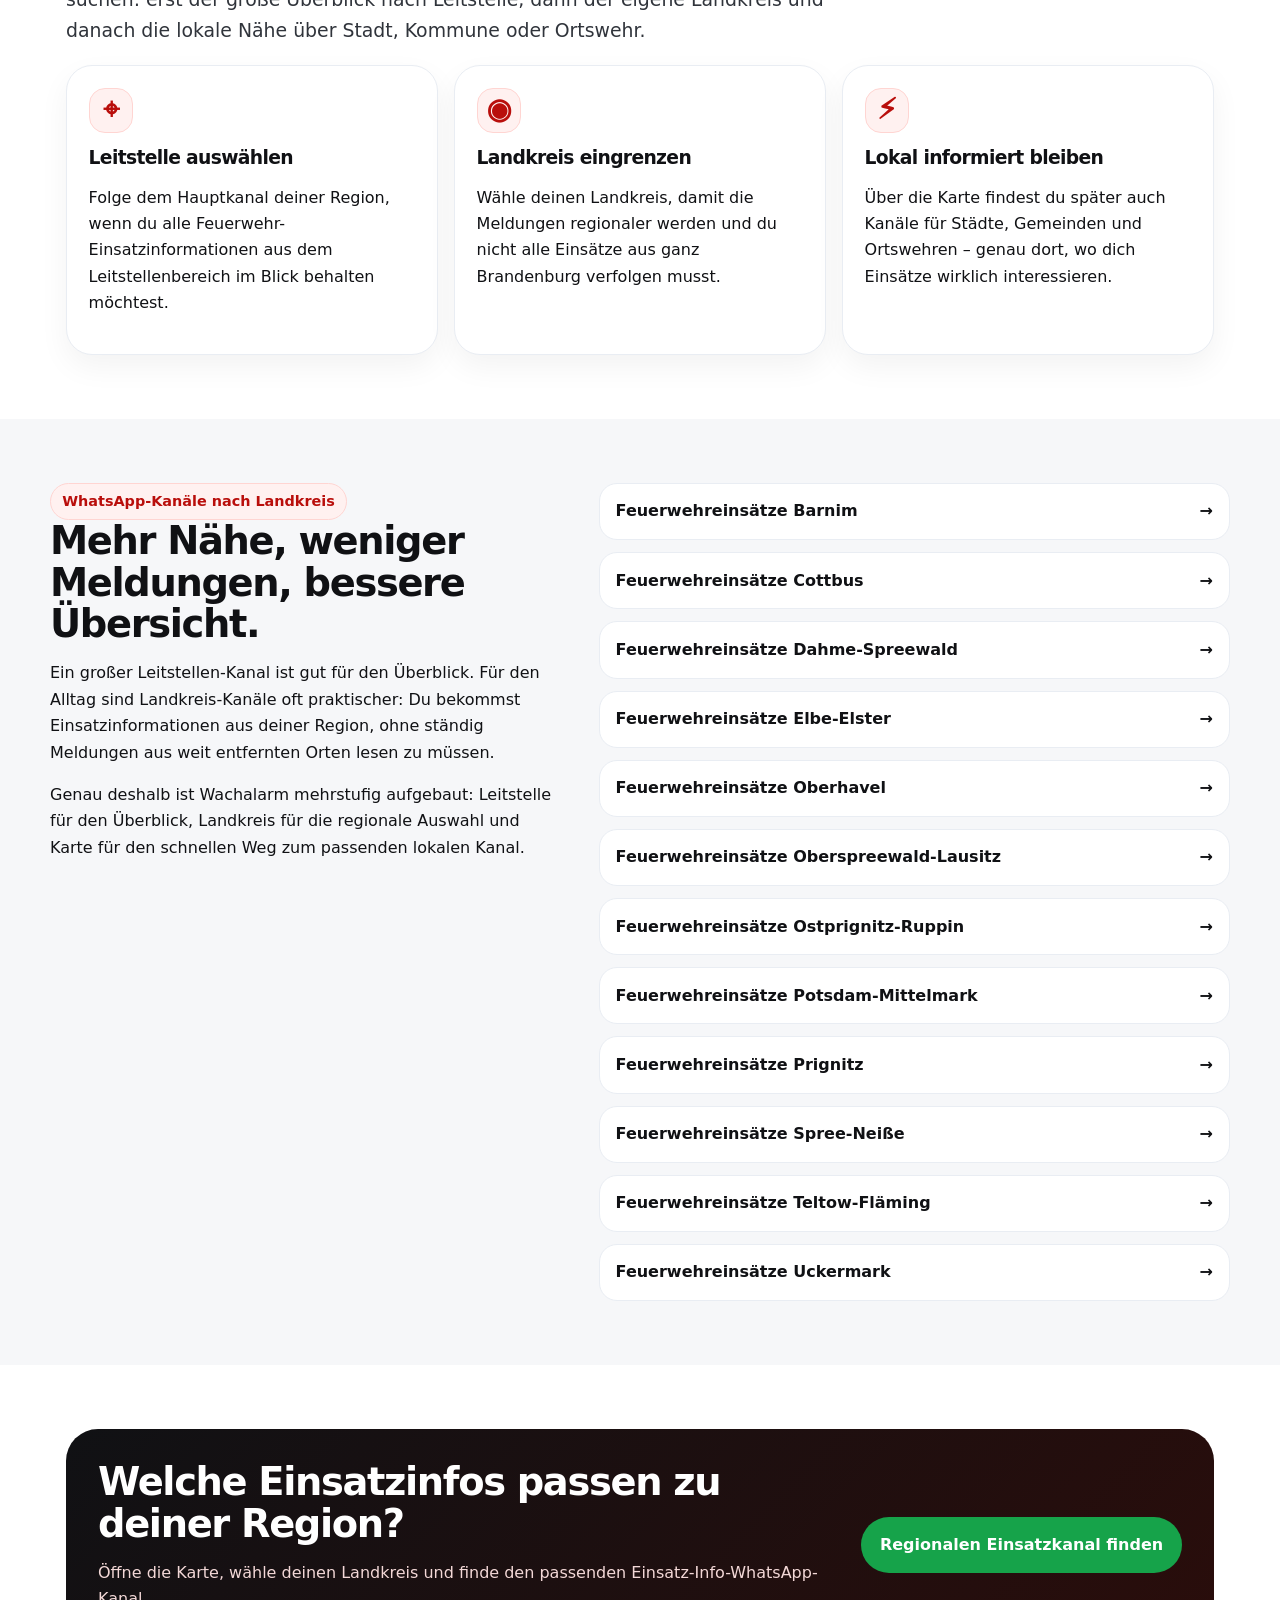
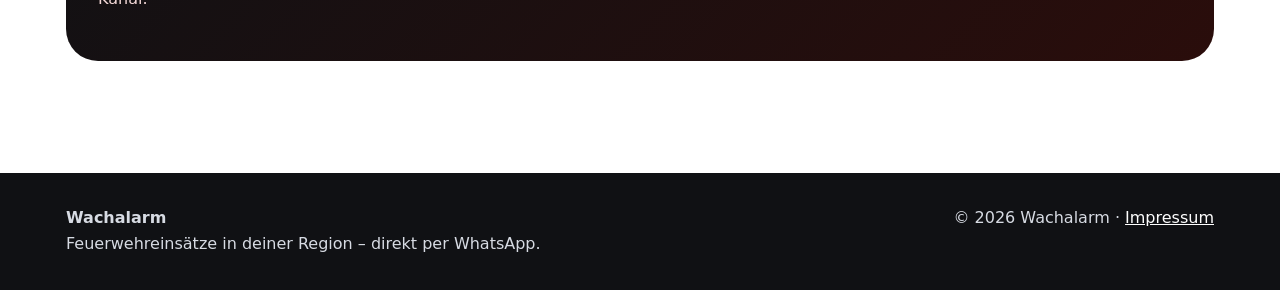
==== commit 102e5cd2: "Create index.html" ====
--- a/index.html
+++ b/index.html
@@ -3,37 +3,118 @@
 <head>
   <meta charset="UTF-8">
   <meta name="viewport" content="width=device-width, initial-scale=1.0">
+
   <title>Wachalarm Brandenburg – Feuerwehreinsätze aktuell per WhatsApp</title>
+
   <meta name="description" content="Wachalarm zeigt Feuerwehr-Einsatzinformationen aus Brandenburg. Region auswählen, WhatsApp-Kanal abonnieren und aktuelle Feuerwehreinsätze anonym erhalten.">
+
   <meta name="robots" content="index,follow">
+
   <link rel="canonical" href="https://wachalarm.de/">
+
   <meta property="og:title" content="Wachalarm Brandenburg – Feuerwehreinsätze aktuell per WhatsApp">
   <meta property="og:description" content="Regionale Feuerwehr-Einsatzinformationen direkt per WhatsApp: anonym, kostenlos und nach Landkreis filterbar.">
   <meta property="og:type" content="website">
   <meta property="og:url" content="https://wachalarm.de/">
   <meta property="og:image" content="https://wachalarm.de/images/waw.png">
+
   <meta name="twitter:card" content="summary_large_image">
+
   <link rel="icon" href="/images/waw.png">
+
   <link rel="stylesheet" href="/assets/css/style.css">
+
   <script defer src="/assets/js/includes.js"></script>
+
+  <style>
+    /* =========================
+       WhatsApp Preview Section
+    ========================= */
+
+    .preview-section {
+      padding-top: 40px;
+    }
+
+    .preview-grid {
+      display: grid;
+      grid-template-columns: minmax(0, 1fr) 420px;
+      gap: 56px;
+      align-items: center;
+    }
+
+    .preview-phone {
+      display: flex;
+      justify-content: center;
+      align-items: center;
+    }
+
+    .preview-phone img {
+      width: 100%;
+      max-width: 340px;
+      height: auto;
+      display: block;
+      filter: drop-shadow(0 30px 60px rgba(0,0,0,.18));
+      transition: transform .25s ease;
+    }
+
+    .preview-phone img:hover {
+      transform: translateY(-4px);
+    }
+
+    .preview-text h2 {
+      margin-bottom: 18px;
+    }
+
+    @media (max-width: 980px) {
+      .preview-grid {
+        grid-template-columns: 1fr;
+        gap: 28px;
+        text-align: center;
+      }
+
+      .preview-phone {
+        order: -1;
+      }
+
+      .preview-phone img {
+        max-width: 260px;
+      }
+
+      .preview-text .actions {
+        justify-content: center;
+      }
+    }
+  </style>
 </head>
+
 <body>
+
   <div id="menu-placeholder"></div>
 
   <main>
+
     <section class="hero">
       <div class="wrap">
+
         <div>
           <span class="eyebrow">Der Push kommt vor dem Blaulicht</span>
-          <h1>Feuerwehreinsätze in deiner Region – in Echtzeit per WhatsApp.</h1>
+
+          <h1>
+            Feuerwehreinsätze in deiner Region – in Echtzeit per WhatsApp.
+          </h1>
+
           <p class="lead">
             Wachalarm bringt aktuelle Feuerwehr-Einsatzinformationen schnell und verständlich aufs Smartphone.
             Wähle zuerst deinen Leitstellenbereich für den großen Überblick – oder finde über Karte und Landkreis
             direkt den passenden regionalen WhatsApp-Kanal.
           </p>
+
           <div class="actions">
-            <a class="btn primary" href="/karte.html">Passenden Einsatzkanal für deine Region finden</a>
+            <a class="btn primary" href="/karte.html">
+              Passenden Einsatzkanal für deine Region finden
+            </a>
           </div>
+
           <div class="trust">
             <div><span class="trust-icon">✓</span> anonym folgen</div>
             <div><span class="trust-icon">✓</span> kostenlos nutzen</div>
@@ -42,20 +123,30 @@
         </div>
 
         <div class="map-card control-centers-card">
+
           <div class="map-head">
             <strong>EVI-Leitstellenbereiche</strong>
             <span class="pill">großer Überblick</span>
           </div>
 
           <div class="control-grid">
+
             <article class="control-tile">
               <a class="tile-main" href="/leitstellen/brandenburg-potsdam.html">
                 <span class="control-label">Leitstelle Brandenburg a.d. Havel</span>
                 <b>Brandenburg</b>
-                <small>Brandenburg an der Havel · Potsdam-Mittelmark · Teltow-Fläming</small>
+                <small>
+                  Brandenburg an der Havel · Potsdam-Mittelmark · Teltow-Fläming
+                </small>
               </a>
+
               <div class="tile-actions">
-                <a class="tile-cta" href="https://whatsapp.com/channel/0029VbCzebT3GJOot5t3Bb0I" target="_blank" rel="noopener">Jetzt abonnieren</a>
+                <a class="tile-cta"
+                   href="https://whatsapp.com/channel/0029Vb7nrgVG8l5DR01COS2c"
+                   target="_blank"
+                   rel="noopener">
+                  Jetzt abonnieren
+                </a>
               </div>
             </article>
 
@@ -63,10 +154,18 @@
               <a class="tile-main" href="/leitstellen/lausitz.html">
                 <span class="control-label">Leitstelle Cottbus</span>
                 <b>Lausitz</b>
-                <small>Cottbus · Dahme-Spreewald · Elbe-Elster · Oberspreewald-Lausitz · Spree-Neiße</small>
+                <small>
+                  Cottbus · Dahme-Spreewald · Elbe-Elster · Oberspreewald-Lausitz · Spree-Neiße
+                </small>
               </a>
+
               <div class="tile-actions">
-                <a class="tile-cta" href="https://whatsapp.com/channel/0029Vabqtxa1noz5MgOe7L0D" target="_blank" rel="noopener">Jetzt abonnieren</a>
+                <a class="tile-cta"
+                   href="https://whatsapp.com/channel/0029Vabqtxa1noz5MgOe7L0D"
+                   target="_blank"
+                   rel="noopener">
+                  Jetzt abonnieren
+                </a>
               </div>
             </article>
 
@@ -74,10 +173,18 @@
               <a class="tile-main" href="/leitstellen/nordost.html">
                 <span class="control-label">Leitstelle Eberswalde</span>
                 <b>Nordost</b>
-                <small>Barnim · Oberhavel · Uckermark</small>
+                <small>
+                  Barnim · Oberhavel · Uckermark
+                </small>
               </a>
+
               <div class="tile-actions">
-                <a class="tile-cta" href="https://whatsapp.com/channel/0029VbCzebT3GJOot5t3Bb0I" target="_blank" rel="noopener">Jetzt abonnieren</a>
+                <a class="tile-cta"
+                   href="#"
+                   target="_blank"
+                   rel="noopener">
+                  Bald verfügbar
+                </a>
               </div>
             </article>
 
@@ -85,92 +192,262 @@
               <a class="tile-main" href="/leitstellen/nordwest.html">
                 <span class="control-label">Leitstelle Potsdam</span>
                 <b>Nordwest</b>
-                <small>Potsdam · Havelland · Ostprignitz-Ruppin · Prignitz</small>
+                <small>
+                  Potsdam · Havelland · Ostprignitz-Ruppin · Prignitz
+                </small>
               </a>
+
               <div class="tile-actions">
-                <a class="tile-cta" href="https://whatsapp.com/channel/0029VbCyfZN35fLvfxdCKJ3G" target="_blank" rel="noopener">Jetzt abonnieren</a>
+                <a class="tile-cta"
+                   href="https://whatsapp.com/channel/0029VbCyfZN35fLvfxdCKJ3G"
+                   target="_blank"
+                   rel="noopener">
+                  Jetzt abonnieren
+                </a>
               </div>
             </article>
+
           </div>
 
           <p class="small">
-            Starte mit dem großen Leitstellen-Kanal für den Überblick. Wenn du es genauer möchtest,
-            wählst du zusätzlich deinen Landkreis, deine Stadt oder später einzelne Feuerwehrkanäle aus.
-          </p>
-        </div>
+            Starte mit dem großen Leitstellen-Kanal für den Überblick.
+            Wenn du es genauer möchtest, wählst du zusätzlich deinen Landkreis,
+            deine Stadt oder später einzelne Feuerwehrkanäle aus.
+          </p>
+
+        </div>
+
       </div>
     </section>
 
+    <!-- =========================
+         WHATSAPP PREVIEW
+    ========================== -->
+
+    <section class="section preview-section">
+
+      <div class="inner preview-grid">
+
+        <div class="preview-text">
+
+          <span class="eyebrow">
+            So sehen Einsatzinfos bei Wachalarm aus
+          </span>
+
+          <h2>
+            Klare Einsatzinfos statt Gerüchte.
+          </h2>
+
+          <p class="lead">
+            Wachalarm zeigt dir aktuelle Feuerwehr-Einsätze verständlich und übersichtlich:
+            Einsatzstichwort, Ort, Uhrzeit und alarmierte Einheiten –
+            direkt im passenden WhatsApp-Kanal für deine Region.
+          </p>
+
+          <p>
+            Ob Landkreis, Stadt, Amt oder Ortswehr:
+            Du abonnierst nur die Einsatzinformationen,
+            die für dich wirklich relevant sind.
+          </p>
+
+          <div class="actions">
+            <a class="btn primary" href="/karte.html">
+              WhatsApp-Kanal finden
+            </a>
+          </div>
+
+        </div>
+
+        <div class="preview-phone">
+          <img
+            src="/img/whatsapp-sneakpeek-lausitz.jpeg"
+            alt="Vorschau eines Wachalarm WhatsApp-Kanals mit Feuerwehreinsätzen">
+        </div>
+
+      </div>
+
+    </section>
+
     <section class="section">
-      <h2>Eine Plattform. Drei Ebenen. Ein Ziel: schnell die passenden Einsatzinfos finden.</h2>
+
+      <h2>
+        Eine Plattform. Drei Ebenen. Ein Ziel:
+        schnell die passenden Einsatzinfos finden.
+      </h2>
+
       <p class="lead">
-        Wachalarm sortiert Feuerwehrmeldungen so, wie Menschen vor Ort danach suchen:
-        erst der große Überblick nach Leitstelle, dann der eigene Landkreis und danach die lokale Nähe
+        Wachalarm sortiert Feuerwehrmeldungen so,
+        wie Menschen vor Ort danach suchen:
+        erst der große Überblick nach Leitstelle,
+        dann der eigene Landkreis und danach die lokale Nähe
         über Stadt, Kommune oder Ortswehr.
       </p>
 
       <div class="cards">
+
         <div class="card">
           <div class="icon">⌖</div>
+
           <h3>Leitstelle auswählen</h3>
-          <p>Folge dem Hauptkanal deiner Region, wenn du alle Feuerwehr-Einsatzinformationen aus dem Leitstellenbereich im Blick behalten möchtest.</p>
-        </div>
+
+          <p>
+            Folge dem Hauptkanal deiner Region,
+            wenn du alle Feuerwehr-Einsatzinformationen
+            aus dem Leitstellenbereich im Blick behalten möchtest.
+          </p>
+        </div>
+
         <div class="card">
           <div class="icon">◉</div>
+
           <h3>Landkreis eingrenzen</h3>
-          <p>Wähle deinen Landkreis, damit die Meldungen regionaler werden und du nicht alle Einsätze aus ganz Brandenburg verfolgen musst.</p>
-        </div>
+
+          <p>
+            Wähle deinen Landkreis,
+            damit die Meldungen regionaler werden
+            und du nicht alle Einsätze aus ganz Brandenburg verfolgen musst.
+          </p>
+        </div>
+
         <div class="card">
           <div class="icon">⚡</div>
+
           <h3>Lokal informiert bleiben</h3>
-          <p>Über die Karte findest du später auch Kanäle für Städte, Gemeinden und Ortswehren – genau dort, wo dich Einsätze wirklich interessieren.</p>
-        </div>
+
+          <p>
+            Über die Karte findest du später auch Kanäle
+            für Städte, Gemeinden und Ortswehren –
+            genau dort, wo dich Einsätze wirklich interessieren.
+          </p>
+        </div>
+
       </div>
     </section>
 
     <section class="section alt">
+
       <div class="inner split">
+
         <div>
-          <span class="eyebrow">WhatsApp-Kanäle nach Landkreis</span>
-          <h2>Mehr Nähe, weniger Meldungen, bessere Übersicht.</h2>
-          <p>
-            Ein großer Leitstellen-Kanal ist gut für den Überblick. Für den Alltag sind Landkreis-Kanäle oft praktischer:
-            Du bekommst Einsatzinformationen aus deiner Region, ohne ständig Meldungen aus weit entfernten Orten lesen zu müssen.
-          </p>
-          <p>
-            Genau deshalb ist Wachalarm mehrstufig aufgebaut: Leitstelle für den Überblick, Landkreis für die regionale Auswahl
+
+          <span class="eyebrow">
+            WhatsApp-Kanäle nach Landkreis
+          </span>
+
+          <h2>
+            Mehr Nähe, weniger Meldungen, bessere Übersicht.
+          </h2>
+
+          <p>
+            Ein großer Leitstellen-Kanal ist gut für den Überblick.
+            Für den Alltag sind Landkreis-Kanäle oft praktischer:
+            Du bekommst Einsatzinformationen aus deiner Region,
+            ohne ständig Meldungen aus weit entfernten Orten lesen zu müssen.
+          </p>
+
+          <p>
+            Genau deshalb ist Wachalarm mehrstufig aufgebaut:
+            Leitstelle für den Überblick,
+            Landkreis für die regionale Auswahl
             und Karte für den schnellen Weg zum passenden lokalen Kanal.
           </p>
+
         </div>
 
         <div class="list">
-          <a href="/landkreise/barnim.html"><span>Feuerwehreinsätze Barnim</span><span>→</span></a>
-          <a href="/landkreise/cottbus.html"><span>Feuerwehreinsätze Cottbus</span><span>→</span></a>
-          <a href="/landkreise/dahme-spreewald.html"><span>Feuerwehreinsätze Dahme-Spreewald</span><span>→</span></a>
-          <a href="/landkreise/elbe-elster.html"><span>Feuerwehreinsätze Elbe-Elster</span><span>→</span></a>
-          <a href="/landkreise/oberhavel.html"><span>Feuerwehreinsätze Oberhavel</span><span>→</span></a>
-          <a href="/landkreise/oberspreewald-lausitz.html"><span>Feuerwehreinsätze Oberspreewald-Lausitz</span><span>→</span></a>
-          <a href="/landkreise/ostprignitz-ruppin.html"><span>Feuerwehreinsätze Ostprignitz-Ruppin</span><span>→</span></a>
-          <a href="/landkreise/potsdam-mittelmark.html"><span>Feuerwehreinsätze Potsdam-Mittelmark</span><span>→</span></a>
-          <a href="/landkreise/prignitz.html"><span>Feuerwehreinsätze Prignitz</span><span>→</span></a>
-          <a href="/landkreise/spree-neisse.html"><span>Feuerwehreinsätze Spree-Neiße</span><span>→</span></a>
-          <a href="/landkreise/teltow-flaeming.html"><span>Feuerwehreinsätze Teltow-Fläming</span><span>→</span></a>
-          <a href="/landkreise/uckermark.html"><span>Feuerwehreinsätze Uckermark</span><span>→</span></a>
-        </div>
+
+          <a href="/landkreise/barnim.html">
+            <span>Feuerwehreinsätze Barnim</span>
+            <span>→</span>
+          </a>
+
+          <a href="/landkreise/cottbus.html">
+            <span>Feuerwehreinsätze Cottbus</span>
+            <span>→</span>
+          </a>
+
+          <a href="/landkreise/dahme-spreewald.html">
+            <span>Feuerwehreinsätze Dahme-Spreewald</span>
+            <span>→</span>
+          </a>
+
+          <a href="/landkreise/elbe-elster.html">
+            <span>Feuerwehreinsätze Elbe-Elster</span>
+            <span>→</span>
+          </a>
+
+          <a href="/landkreise/oberhavel.html">
+            <span>Feuerwehreinsätze Oberhavel</span>
+            <span>→</span>
+          </a>
+
+          <a href="/landkreise/oberspreewald-lausitz.html">
+            <span>Feuerwehreinsätze Oberspreewald-Lausitz</span>
+            <span>→</span>
+          </a>
+
+          <a href="/landkreise/ostprignitz-ruppin.html">
+            <span>Feuerwehreinsätze Ostprignitz-Ruppin</span>
+            <span>→</span>
+          </a>
+
+          <a href="/landkreise/potsdam-mittelmark.html">
+            <span>Feuerwehreinsätze Potsdam-Mittelmark</span>
+            <span>→</span>
+          </a>
+
+          <a href="/landkreise/prignitz.html">
+            <span>Feuerwehreinsätze Prignitz</span>
+            <span>→</span>
+          </a>
+
+          <a href="/landkreise/spree-neisse.html">
+            <span>Feuerwehreinsätze Spree-Neiße</span>
+            <span>→</span>
+          </a>
+
+          <a href="/landkreise/teltow-flaeming.html">
+            <span>Feuerwehreinsätze Teltow-Fläming</span>
+            <span>→</span>
+          </a>
+
+          <a href="/landkreise/uckermark.html">
+            <span>Feuerwehreinsätze Uckermark</span>
+            <span>→</span>
+          </a>
+
+        </div>
+
       </div>
+
     </section>
 
     <section class="section">
+
       <div class="cta">
+
         <div>
-          <h2>Welche Einsatzinfos passen zu deiner Region?</h2>
-          <p>Öffne die Karte, wähle deinen Landkreis und finde den passenden Einsatz-Info-WhatsApp-Kanal.</p>
-        </div>
-        <a class="btn primary" href="/karte.html">Regionalen Einsatzkanal finden</a>
+          <h2>
+            Welche Einsatzinfos passen zu deiner Region?
+          </h2>
+
+          <p>
+            Öffne die Karte, wähle deinen Landkreis
+            und finde den passenden Einsatz-Info-WhatsApp-Kanal.
+          </p>
+        </div>
+
+        <a class="btn primary" href="/karte.html">
+          Regionalen Einsatzkanal finden
+        </a>
+
       </div>
+
     </section>
+
   </main>
 
   <div id="footer-placeholder"></div>
+
 </body>
 </html>
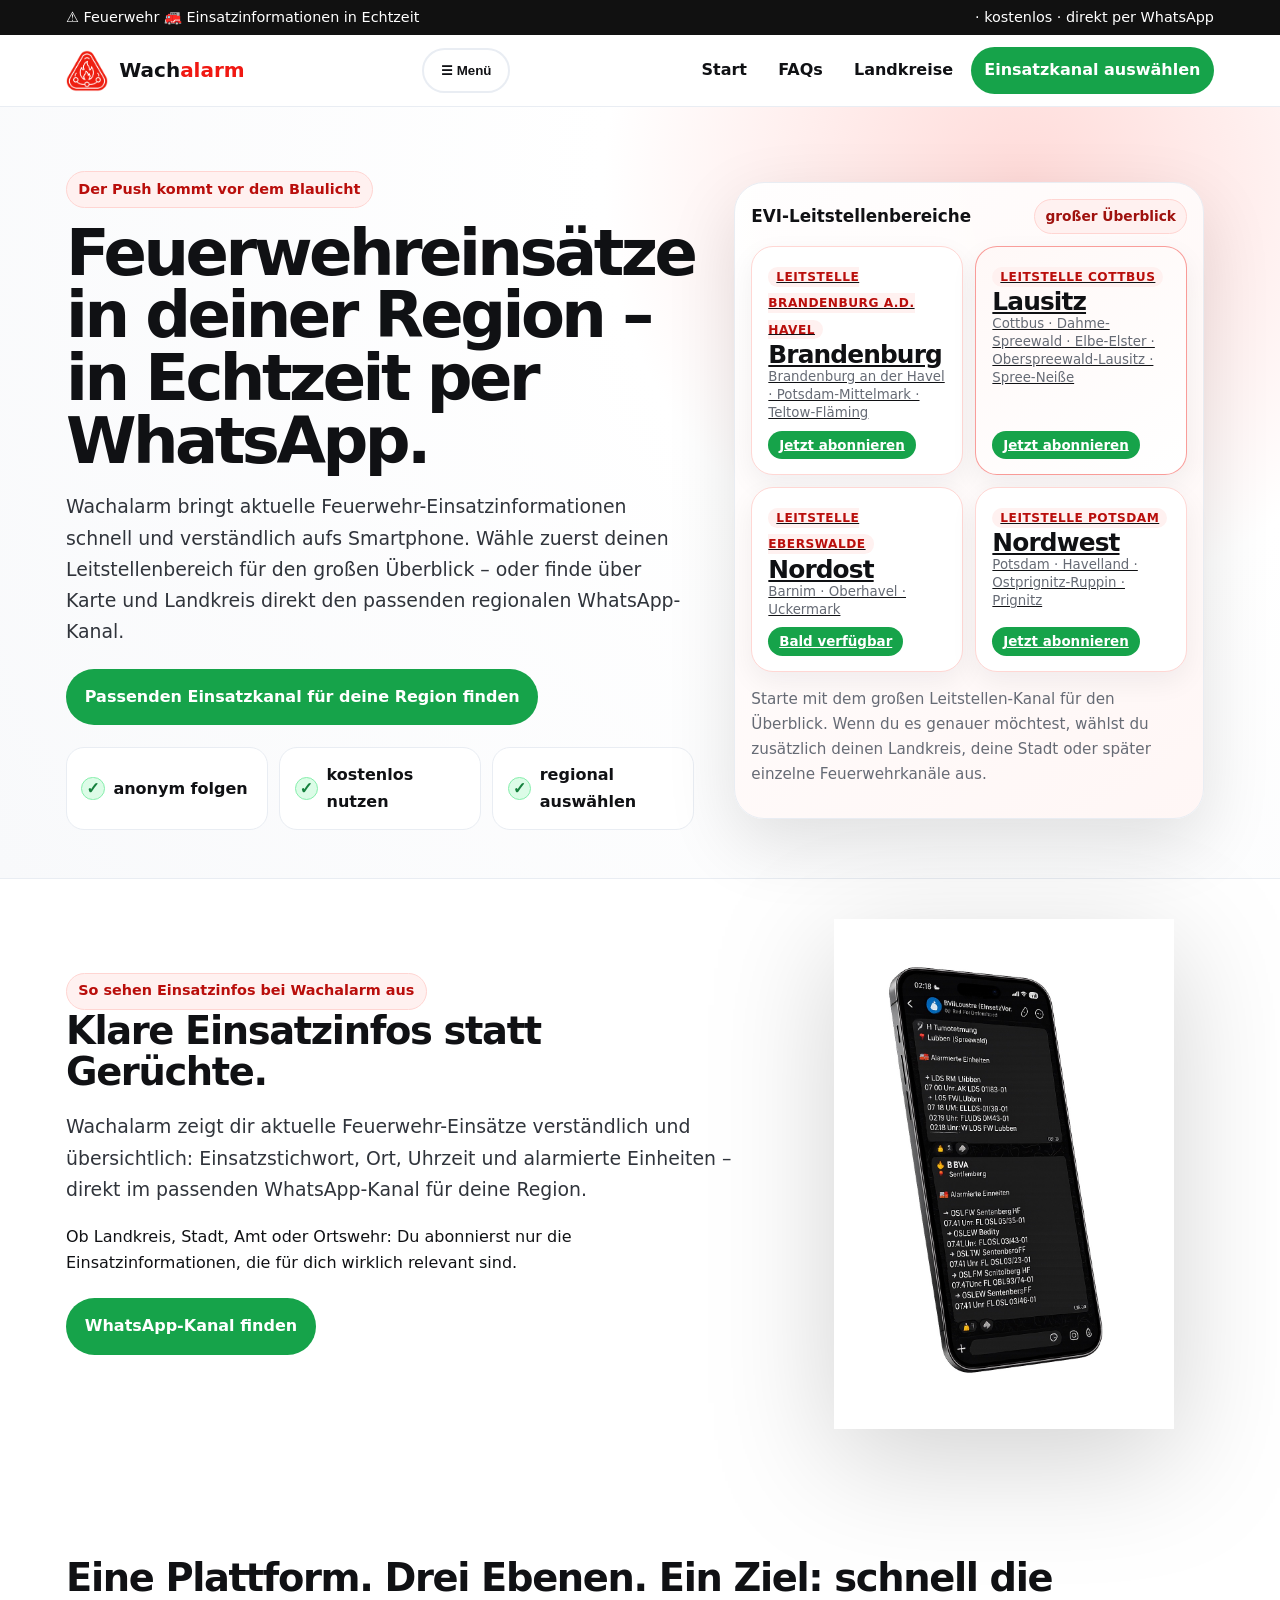
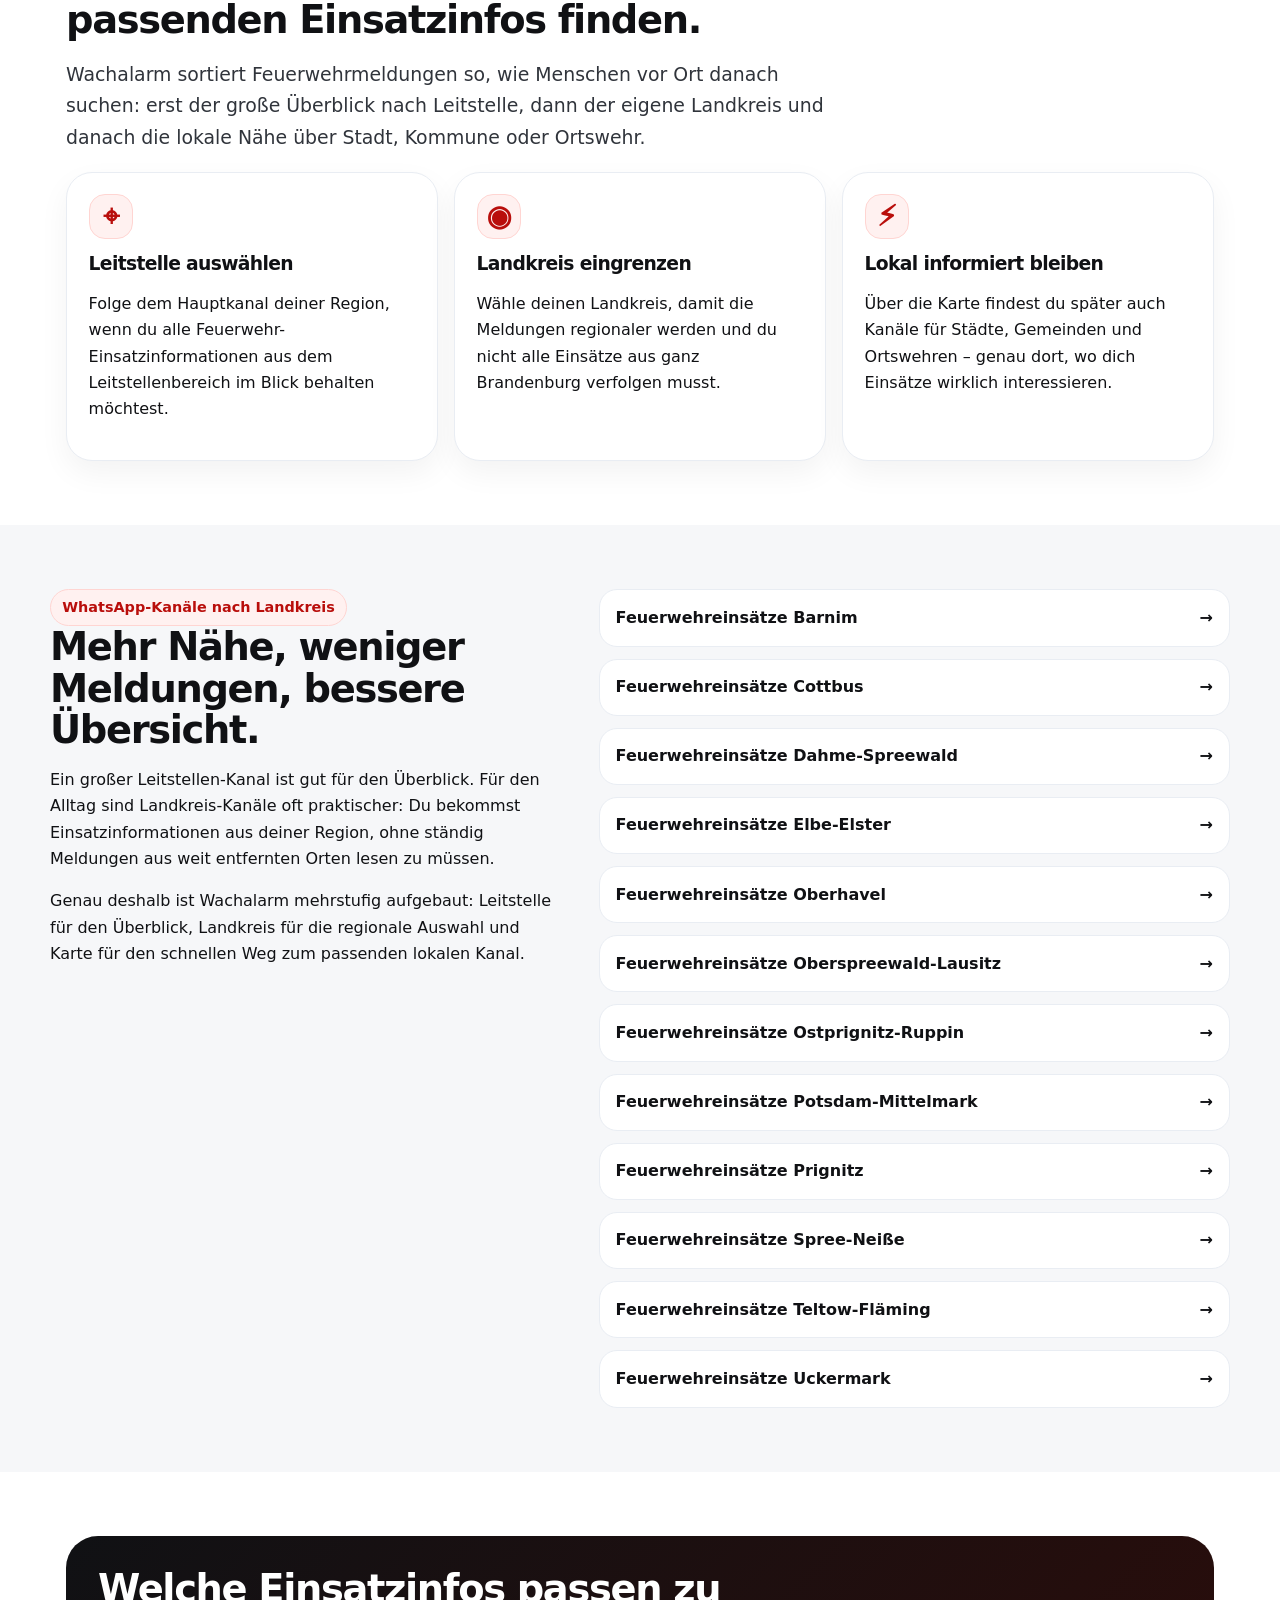
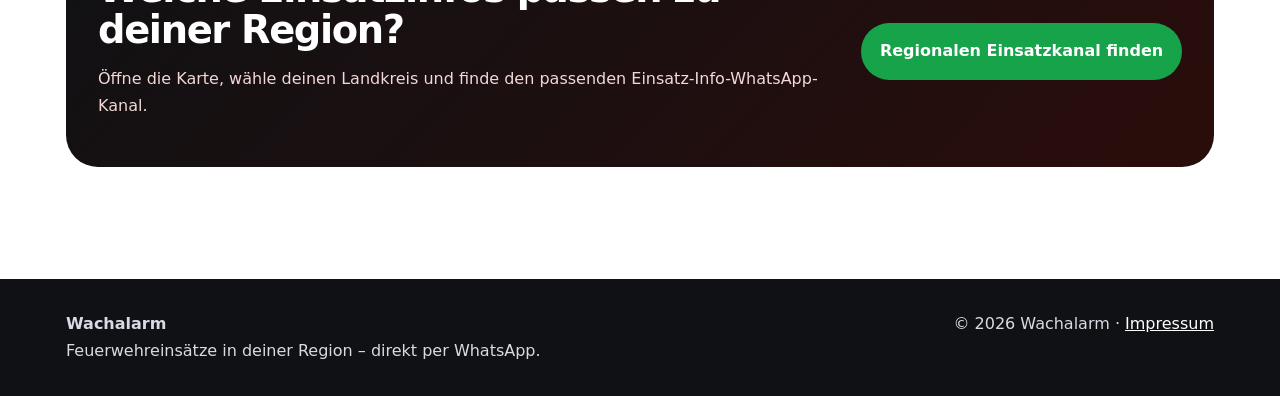
==== commit 3387484a: "Update index.html" ====
--- a/index.html
+++ b/index.html
@@ -260,7 +260,7 @@
 
         <div class="preview-phone">
           <img
-            src="/img/whatsapp-sneakpeek-lausitz.jpeg"
+            src="/images/whatsapp-sneakpeek-lausitz.jpeg"
             alt="Vorschau eines Wachalarm WhatsApp-Kanals mit Feuerwehreinsätzen">
         </div>
 
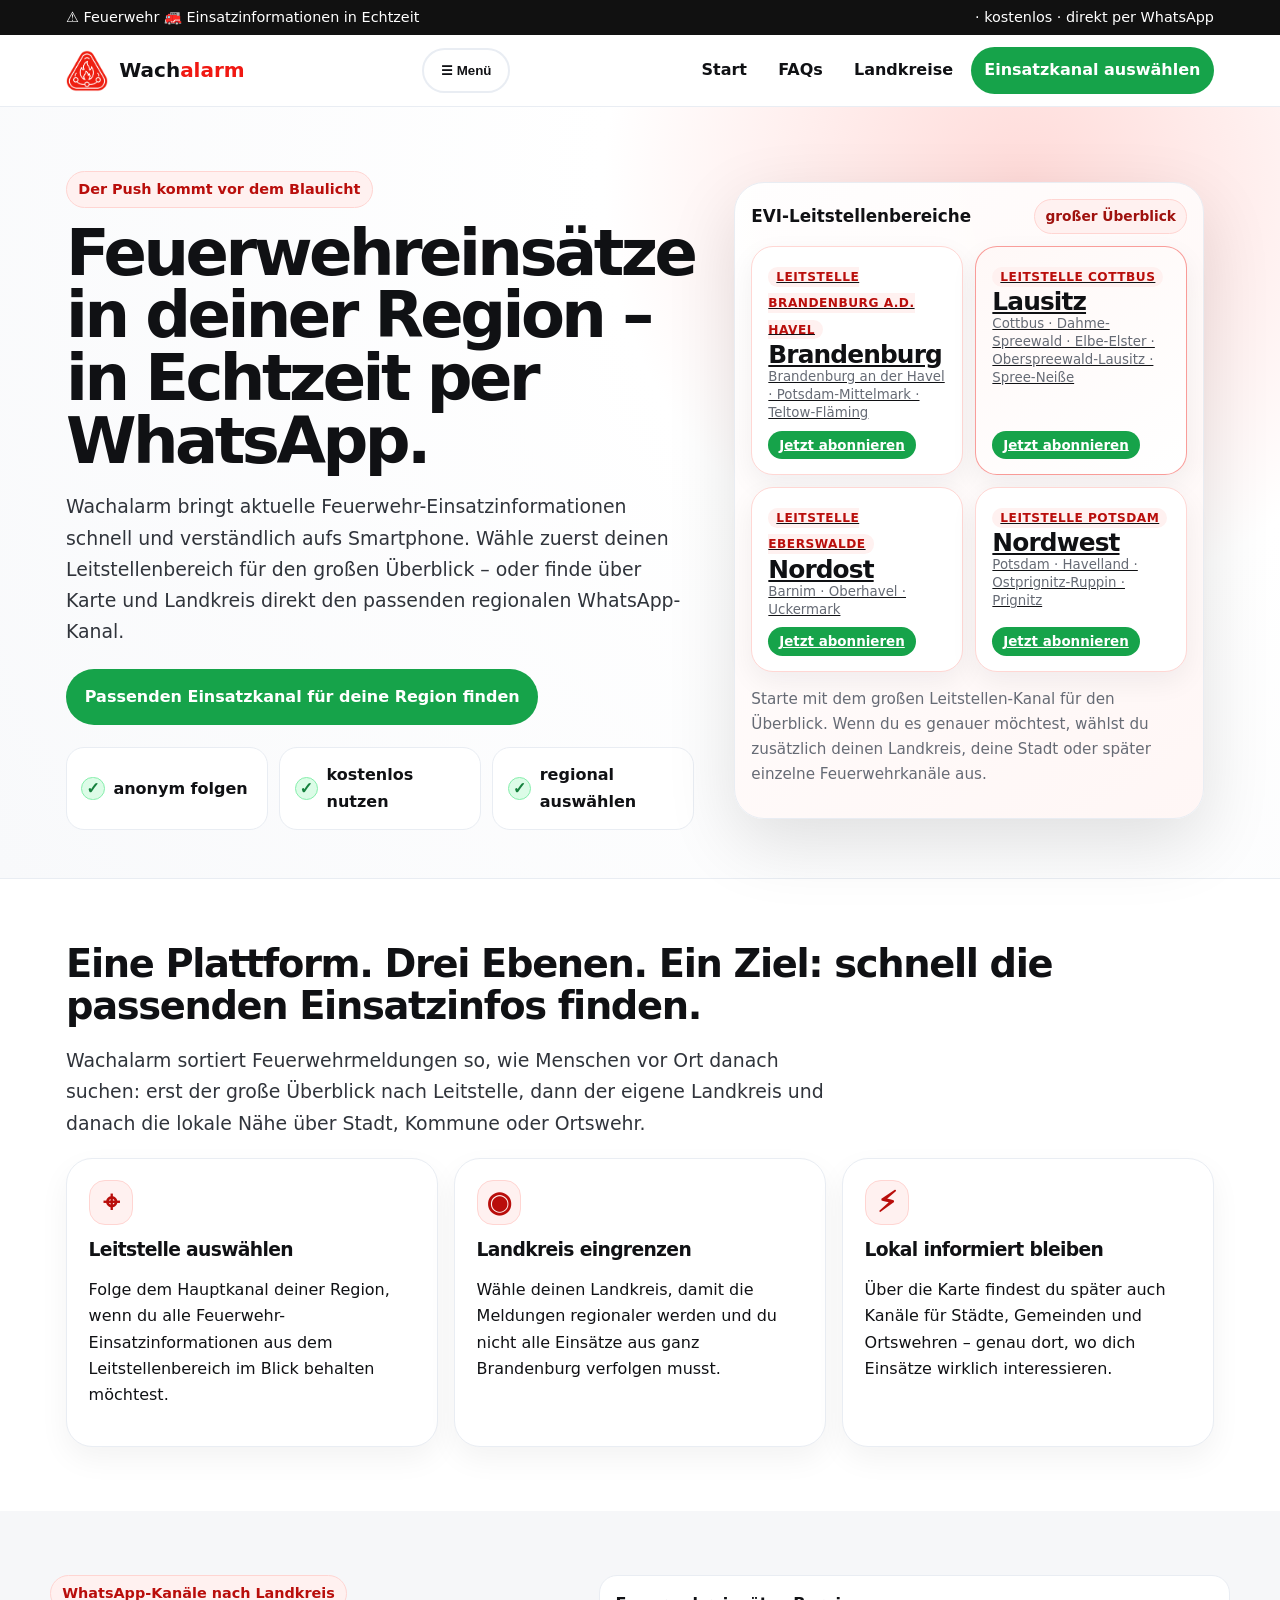
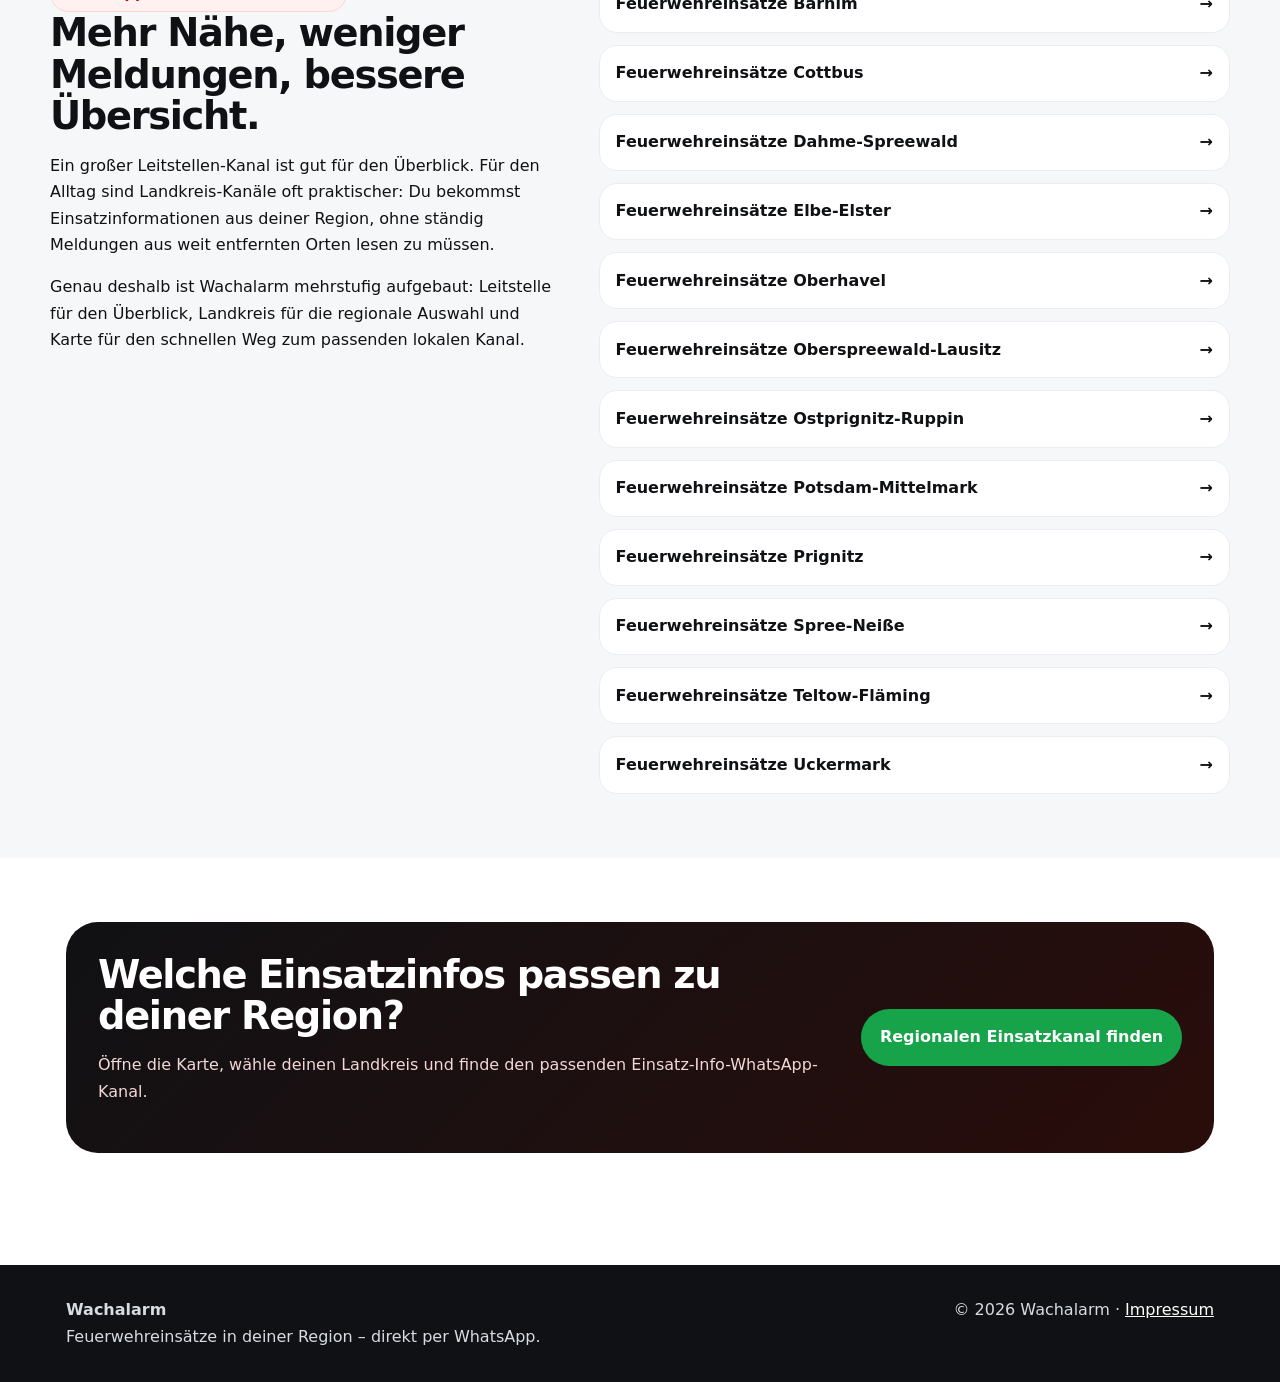
==== commit b970ce8c: "Rename xindex.html to index.html" ====
--- a/index.html
+++ b/index.html
@@ -3,118 +3,37 @@
 <head>
   <meta charset="UTF-8">
   <meta name="viewport" content="width=device-width, initial-scale=1.0">
-
   <title>Wachalarm Brandenburg – Feuerwehreinsätze aktuell per WhatsApp</title>
-
   <meta name="description" content="Wachalarm zeigt Feuerwehr-Einsatzinformationen aus Brandenburg. Region auswählen, WhatsApp-Kanal abonnieren und aktuelle Feuerwehreinsätze anonym erhalten.">
-
   <meta name="robots" content="index,follow">
-
   <link rel="canonical" href="https://wachalarm.de/">
-
   <meta property="og:title" content="Wachalarm Brandenburg – Feuerwehreinsätze aktuell per WhatsApp">
   <meta property="og:description" content="Regionale Feuerwehr-Einsatzinformationen direkt per WhatsApp: anonym, kostenlos und nach Landkreis filterbar.">
   <meta property="og:type" content="website">
   <meta property="og:url" content="https://wachalarm.de/">
   <meta property="og:image" content="https://wachalarm.de/images/waw.png">
-
   <meta name="twitter:card" content="summary_large_image">
-
   <link rel="icon" href="/images/waw.png">
-
   <link rel="stylesheet" href="/assets/css/style.css">
-
   <script defer src="/assets/js/includes.js"></script>
-
-  <style>
-    /* =========================
-       WhatsApp Preview Section
-    ========================= */
-
-    .preview-section {
-      padding-top: 40px;
-    }
-
-    .preview-grid {
-      display: grid;
-      grid-template-columns: minmax(0, 1fr) 420px;
-      gap: 56px;
-      align-items: center;
-    }
-
-    .preview-phone {
-      display: flex;
-      justify-content: center;
-      align-items: center;
-    }
-
-    .preview-phone img {
-      width: 100%;
-      max-width: 340px;
-      height: auto;
-      display: block;
-      filter: drop-shadow(0 30px 60px rgba(0,0,0,.18));
-      transition: transform .25s ease;
-    }
-
-    .preview-phone img:hover {
-      transform: translateY(-4px);
-    }
-
-    .preview-text h2 {
-      margin-bottom: 18px;
-    }
-
-    @media (max-width: 980px) {
-      .preview-grid {
-        grid-template-columns: 1fr;
-        gap: 28px;
-        text-align: center;
-      }
-
-      .preview-phone {
-        order: -1;
-      }
-
-      .preview-phone img {
-        max-width: 260px;
-      }
-
-      .preview-text .actions {
-        justify-content: center;
-      }
-    }
-  </style>
 </head>
-
 <body>
-
   <div id="menu-placeholder"></div>
 
   <main>
-
     <section class="hero">
       <div class="wrap">
-
         <div>
           <span class="eyebrow">Der Push kommt vor dem Blaulicht</span>
-
-          <h1>
-            Feuerwehreinsätze in deiner Region – in Echtzeit per WhatsApp.
-          </h1>
-
+          <h1>Feuerwehreinsätze in deiner Region – in Echtzeit per WhatsApp.</h1>
           <p class="lead">
             Wachalarm bringt aktuelle Feuerwehr-Einsatzinformationen schnell und verständlich aufs Smartphone.
             Wähle zuerst deinen Leitstellenbereich für den großen Überblick – oder finde über Karte und Landkreis
             direkt den passenden regionalen WhatsApp-Kanal.
           </p>
-
           <div class="actions">
-            <a class="btn primary" href="/karte.html">
-              Passenden Einsatzkanal für deine Region finden
-            </a>
+            <a class="btn primary" href="/karte.html">Passenden Einsatzkanal für deine Region finden</a>
           </div>
-
           <div class="trust">
             <div><span class="trust-icon">✓</span> anonym folgen</div>
             <div><span class="trust-icon">✓</span> kostenlos nutzen</div>
@@ -123,30 +42,20 @@
         </div>
 
         <div class="map-card control-centers-card">
-
           <div class="map-head">
             <strong>EVI-Leitstellenbereiche</strong>
             <span class="pill">großer Überblick</span>
           </div>
 
           <div class="control-grid">
-
             <article class="control-tile">
               <a class="tile-main" href="/leitstellen/brandenburg-potsdam.html">
                 <span class="control-label">Leitstelle Brandenburg a.d. Havel</span>
                 <b>Brandenburg</b>
-                <small>
-                  Brandenburg an der Havel · Potsdam-Mittelmark · Teltow-Fläming
-                </small>
+                <small>Brandenburg an der Havel · Potsdam-Mittelmark · Teltow-Fläming</small>
               </a>
-
               <div class="tile-actions">
-                <a class="tile-cta"
-                   href="https://whatsapp.com/channel/0029Vb7nrgVG8l5DR01COS2c"
-                   target="_blank"
-                   rel="noopener">
-                  Jetzt abonnieren
-                </a>
+                <a class="tile-cta" href="https://whatsapp.com/channel/0029VbCzebT3GJOot5t3Bb0I" target="_blank" rel="noopener">Jetzt abonnieren</a>
               </div>
             </article>
 
@@ -154,18 +63,10 @@
               <a class="tile-main" href="/leitstellen/lausitz.html">
                 <span class="control-label">Leitstelle Cottbus</span>
                 <b>Lausitz</b>
-                <small>
-                  Cottbus · Dahme-Spreewald · Elbe-Elster · Oberspreewald-Lausitz · Spree-Neiße
-                </small>
+                <small>Cottbus · Dahme-Spreewald · Elbe-Elster · Oberspreewald-Lausitz · Spree-Neiße</small>
               </a>
-
               <div class="tile-actions">
-                <a class="tile-cta"
-                   href="https://whatsapp.com/channel/0029Vabqtxa1noz5MgOe7L0D"
-                   target="_blank"
-                   rel="noopener">
-                  Jetzt abonnieren
-                </a>
+                <a class="tile-cta" href="https://whatsapp.com/channel/0029Vabqtxa1noz5MgOe7L0D" target="_blank" rel="noopener">Jetzt abonnieren</a>
               </div>
             </article>
 
@@ -173,18 +74,10 @@
               <a class="tile-main" href="/leitstellen/nordost.html">
                 <span class="control-label">Leitstelle Eberswalde</span>
                 <b>Nordost</b>
-                <small>
-                  Barnim · Oberhavel · Uckermark
-                </small>
+                <small>Barnim · Oberhavel · Uckermark</small>
               </a>
-
               <div class="tile-actions">
-                <a class="tile-cta"
-                   href="#"
-                   target="_blank"
-                   rel="noopener">
-                  Bald verfügbar
-                </a>
+                <a class="tile-cta" href="https://whatsapp.com/channel/0029VbCzebT3GJOot5t3Bb0I" target="_blank" rel="noopener">Jetzt abonnieren</a>
               </div>
             </article>
 
@@ -192,262 +85,92 @@
               <a class="tile-main" href="/leitstellen/nordwest.html">
                 <span class="control-label">Leitstelle Potsdam</span>
                 <b>Nordwest</b>
-                <small>
-                  Potsdam · Havelland · Ostprignitz-Ruppin · Prignitz
-                </small>
+                <small>Potsdam · Havelland · Ostprignitz-Ruppin · Prignitz</small>
               </a>
-
               <div class="tile-actions">
-                <a class="tile-cta"
-                   href="https://whatsapp.com/channel/0029VbCyfZN35fLvfxdCKJ3G"
-                   target="_blank"
-                   rel="noopener">
-                  Jetzt abonnieren
-                </a>
+                <a class="tile-cta" href="https://whatsapp.com/channel/0029VbCyfZN35fLvfxdCKJ3G" target="_blank" rel="noopener">Jetzt abonnieren</a>
               </div>
             </article>
-
           </div>
 
           <p class="small">
-            Starte mit dem großen Leitstellen-Kanal für den Überblick.
-            Wenn du es genauer möchtest, wählst du zusätzlich deinen Landkreis,
-            deine Stadt oder später einzelne Feuerwehrkanäle aus.
+            Starte mit dem großen Leitstellen-Kanal für den Überblick. Wenn du es genauer möchtest,
+            wählst du zusätzlich deinen Landkreis, deine Stadt oder später einzelne Feuerwehrkanäle aus.
           </p>
-
         </div>
-
       </div>
     </section>
 
-    <!-- =========================
-         WHATSAPP PREVIEW
-    ========================== -->
-
-    <section class="section preview-section">
-
-      <div class="inner preview-grid">
-
-        <div class="preview-text">
-
-          <span class="eyebrow">
-            So sehen Einsatzinfos bei Wachalarm aus
-          </span>
-
-          <h2>
-            Klare Einsatzinfos statt Gerüchte.
-          </h2>
-
-          <p class="lead">
-            Wachalarm zeigt dir aktuelle Feuerwehr-Einsätze verständlich und übersichtlich:
-            Einsatzstichwort, Ort, Uhrzeit und alarmierte Einheiten –
-            direkt im passenden WhatsApp-Kanal für deine Region.
-          </p>
-
-          <p>
-            Ob Landkreis, Stadt, Amt oder Ortswehr:
-            Du abonnierst nur die Einsatzinformationen,
-            die für dich wirklich relevant sind.
-          </p>
-
-          <div class="actions">
-            <a class="btn primary" href="/karte.html">
-              WhatsApp-Kanal finden
-            </a>
-          </div>
-
-        </div>
-
-        <div class="preview-phone">
-          <img
-            src="/images/whatsapp-sneakpeek-lausitz.jpeg"
-            alt="Vorschau eines Wachalarm WhatsApp-Kanals mit Feuerwehreinsätzen">
-        </div>
-
-      </div>
-
-    </section>
-
     <section class="section">
-
-      <h2>
-        Eine Plattform. Drei Ebenen. Ein Ziel:
-        schnell die passenden Einsatzinfos finden.
-      </h2>
-
+      <h2>Eine Plattform. Drei Ebenen. Ein Ziel: schnell die passenden Einsatzinfos finden.</h2>
       <p class="lead">
-        Wachalarm sortiert Feuerwehrmeldungen so,
-        wie Menschen vor Ort danach suchen:
-        erst der große Überblick nach Leitstelle,
-        dann der eigene Landkreis und danach die lokale Nähe
+        Wachalarm sortiert Feuerwehrmeldungen so, wie Menschen vor Ort danach suchen:
+        erst der große Überblick nach Leitstelle, dann der eigene Landkreis und danach die lokale Nähe
         über Stadt, Kommune oder Ortswehr.
       </p>
 
       <div class="cards">
-
         <div class="card">
           <div class="icon">⌖</div>
-
           <h3>Leitstelle auswählen</h3>
-
-          <p>
-            Folge dem Hauptkanal deiner Region,
-            wenn du alle Feuerwehr-Einsatzinformationen
-            aus dem Leitstellenbereich im Blick behalten möchtest.
-          </p>
+          <p>Folge dem Hauptkanal deiner Region, wenn du alle Feuerwehr-Einsatzinformationen aus dem Leitstellenbereich im Blick behalten möchtest.</p>
         </div>
-
         <div class="card">
           <div class="icon">◉</div>
-
           <h3>Landkreis eingrenzen</h3>
-
-          <p>
-            Wähle deinen Landkreis,
-            damit die Meldungen regionaler werden
-            und du nicht alle Einsätze aus ganz Brandenburg verfolgen musst.
-          </p>
+          <p>Wähle deinen Landkreis, damit die Meldungen regionaler werden und du nicht alle Einsätze aus ganz Brandenburg verfolgen musst.</p>
         </div>
-
         <div class="card">
           <div class="icon">⚡</div>
-
           <h3>Lokal informiert bleiben</h3>
-
-          <p>
-            Über die Karte findest du später auch Kanäle
-            für Städte, Gemeinden und Ortswehren –
-            genau dort, wo dich Einsätze wirklich interessieren.
-          </p>
+          <p>Über die Karte findest du später auch Kanäle für Städte, Gemeinden und Ortswehren – genau dort, wo dich Einsätze wirklich interessieren.</p>
         </div>
-
       </div>
     </section>
 
     <section class="section alt">
-
       <div class="inner split">
-
         <div>
-
-          <span class="eyebrow">
-            WhatsApp-Kanäle nach Landkreis
-          </span>
-
-          <h2>
-            Mehr Nähe, weniger Meldungen, bessere Übersicht.
-          </h2>
-
+          <span class="eyebrow">WhatsApp-Kanäle nach Landkreis</span>
+          <h2>Mehr Nähe, weniger Meldungen, bessere Übersicht.</h2>
           <p>
-            Ein großer Leitstellen-Kanal ist gut für den Überblick.
-            Für den Alltag sind Landkreis-Kanäle oft praktischer:
-            Du bekommst Einsatzinformationen aus deiner Region,
-            ohne ständig Meldungen aus weit entfernten Orten lesen zu müssen.
+            Ein großer Leitstellen-Kanal ist gut für den Überblick. Für den Alltag sind Landkreis-Kanäle oft praktischer:
+            Du bekommst Einsatzinformationen aus deiner Region, ohne ständig Meldungen aus weit entfernten Orten lesen zu müssen.
           </p>
-
           <p>
-            Genau deshalb ist Wachalarm mehrstufig aufgebaut:
-            Leitstelle für den Überblick,
-            Landkreis für die regionale Auswahl
+            Genau deshalb ist Wachalarm mehrstufig aufgebaut: Leitstelle für den Überblick, Landkreis für die regionale Auswahl
             und Karte für den schnellen Weg zum passenden lokalen Kanal.
           </p>
-
         </div>
 
         <div class="list">
-
-          <a href="/landkreise/barnim.html">
-            <span>Feuerwehreinsätze Barnim</span>
-            <span>→</span>
-          </a>
-
-          <a href="/landkreise/cottbus.html">
-            <span>Feuerwehreinsätze Cottbus</span>
-            <span>→</span>
-          </a>
-
-          <a href="/landkreise/dahme-spreewald.html">
-            <span>Feuerwehreinsätze Dahme-Spreewald</span>
-            <span>→</span>
-          </a>
-
-          <a href="/landkreise/elbe-elster.html">
-            <span>Feuerwehreinsätze Elbe-Elster</span>
-            <span>→</span>
-          </a>
-
-          <a href="/landkreise/oberhavel.html">
-            <span>Feuerwehreinsätze Oberhavel</span>
-            <span>→</span>
-          </a>
-
-          <a href="/landkreise/oberspreewald-lausitz.html">
-            <span>Feuerwehreinsätze Oberspreewald-Lausitz</span>
-            <span>→</span>
-          </a>
-
-          <a href="/landkreise/ostprignitz-ruppin.html">
-            <span>Feuerwehreinsätze Ostprignitz-Ruppin</span>
-            <span>→</span>
-          </a>
-
-          <a href="/landkreise/potsdam-mittelmark.html">
-            <span>Feuerwehreinsätze Potsdam-Mittelmark</span>
-            <span>→</span>
-          </a>
-
-          <a href="/landkreise/prignitz.html">
-            <span>Feuerwehreinsätze Prignitz</span>
-            <span>→</span>
-          </a>
-
-          <a href="/landkreise/spree-neisse.html">
-            <span>Feuerwehreinsätze Spree-Neiße</span>
-            <span>→</span>
-          </a>
-
-          <a href="/landkreise/teltow-flaeming.html">
-            <span>Feuerwehreinsätze Teltow-Fläming</span>
-            <span>→</span>
-          </a>
-
-          <a href="/landkreise/uckermark.html">
-            <span>Feuerwehreinsätze Uckermark</span>
-            <span>→</span>
-          </a>
-
+          <a href="/landkreise/barnim.html"><span>Feuerwehreinsätze Barnim</span><span>→</span></a>
+          <a href="/landkreise/cottbus.html"><span>Feuerwehreinsätze Cottbus</span><span>→</span></a>
+          <a href="/landkreise/dahme-spreewald.html"><span>Feuerwehreinsätze Dahme-Spreewald</span><span>→</span></a>
+          <a href="/landkreise/elbe-elster.html"><span>Feuerwehreinsätze Elbe-Elster</span><span>→</span></a>
+          <a href="/landkreise/oberhavel.html"><span>Feuerwehreinsätze Oberhavel</span><span>→</span></a>
+          <a href="/landkreise/oberspreewald-lausitz.html"><span>Feuerwehreinsätze Oberspreewald-Lausitz</span><span>→</span></a>
+          <a href="/landkreise/ostprignitz-ruppin.html"><span>Feuerwehreinsätze Ostprignitz-Ruppin</span><span>→</span></a>
+          <a href="/landkreise/potsdam-mittelmark.html"><span>Feuerwehreinsätze Potsdam-Mittelmark</span><span>→</span></a>
+          <a href="/landkreise/prignitz.html"><span>Feuerwehreinsätze Prignitz</span><span>→</span></a>
+          <a href="/landkreise/spree-neisse.html"><span>Feuerwehreinsätze Spree-Neiße</span><span>→</span></a>
+          <a href="/landkreise/teltow-flaeming.html"><span>Feuerwehreinsätze Teltow-Fläming</span><span>→</span></a>
+          <a href="/landkreise/uckermark.html"><span>Feuerwehreinsätze Uckermark</span><span>→</span></a>
         </div>
-
       </div>
-
     </section>
 
     <section class="section">
-
       <div class="cta">
-
         <div>
-          <h2>
-            Welche Einsatzinfos passen zu deiner Region?
-          </h2>
-
-          <p>
-            Öffne die Karte, wähle deinen Landkreis
-            und finde den passenden Einsatz-Info-WhatsApp-Kanal.
-          </p>
+          <h2>Welche Einsatzinfos passen zu deiner Region?</h2>
+          <p>Öffne die Karte, wähle deinen Landkreis und finde den passenden Einsatz-Info-WhatsApp-Kanal.</p>
         </div>
-
-        <a class="btn primary" href="/karte.html">
-          Regionalen Einsatzkanal finden
-        </a>
-
+        <a class="btn primary" href="/karte.html">Regionalen Einsatzkanal finden</a>
       </div>
-
     </section>
-
   </main>
 
   <div id="footer-placeholder"></div>
-
 </body>
 </html>
